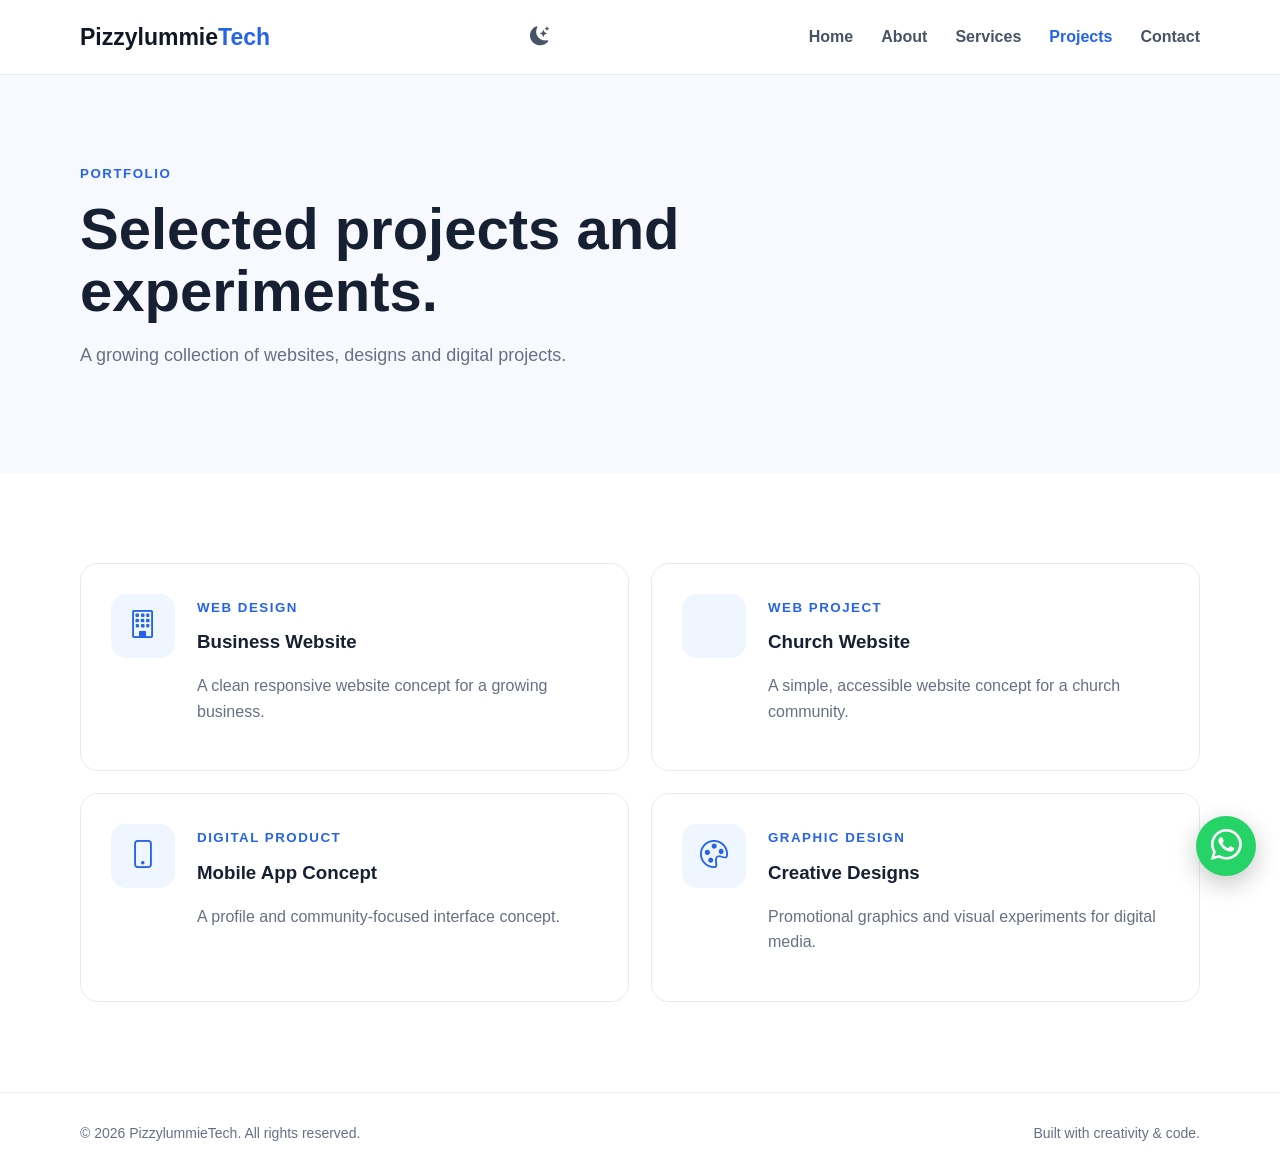
==== projects.html @ bffd2961 "Add files via upload" ====
<!DOCTYPE html>
<html lang="en">

<head>
    <meta charset="UTF-8">
    <meta name="viewport" content="width=device-width,initial-scale=1.0">
    <title>Projects | PizzylummieTech</title>
    <script
        id="theme-init">if (localStorage.getItem("pizzylummie-theme") === "dark") { document.documentElement.classList.add("dark-mode") }</script>
    <link rel="stylesheet" href="style.css">
    <link rel="stylesheet" href="https://cdn.jsdelivr.net/npm/bootstrap-icons@1.11.3/font/bootstrap-icons.min.css">
</head>

<body>
    <header class="site-header">
        <div class="container nav"><a class="brand" href="index.html">Pizzylummie<span>Tech</span></a><button
                class="menu-toggle"><i class="bi bi-list"></i></button><button class="theme-toggle"
                aria-label="Toggle dark mode" title="Toggle dark mode"><i class="bi bi-moon-stars-fill"></i></button>
            <nav><a href="index.html">Home</a><a href="about.html">About</a><a href="services.html">Services</a><a
                    class="active" href="projects.html">Projects</a><a href="contact.html">Contact</a></nav>
        </div>
    </header>
    <main>
        <section class="page-hero">
            <div class="container"><small>PORTFOLIO</small>
                <h1>Selected projects and experiments.</h1>
                <p>A growing collection of websites, designs and digital projects.</p>
            </div>
        </section>
        <section class="section">
            <div class="container">
                <div class="project-grid">
                    <article class="project">
                        <div class="project-icon"><i class="bi bi-building"></i></div>
                        <div><small>WEB DESIGN</small>
                            <h3>Business Website</h3>
                            <p>A clean responsive website concept for a growing business.</p>
                        </div>
                    </article>
                    <article class="project">
                        <div class="project-icon"><i class="bi bi-church"></i></div>
                        <div><small>WEB PROJECT</small>
                            <h3>Church Website</h3>
                            <p>A simple, accessible website concept for a church community.</p>
                        </div>
                    </article>
                    <article class="project">
                        <div class="project-icon"><i class="bi bi-phone"></i></div>
                        <div><small>DIGITAL PRODUCT</small>
                            <h3>Mobile App Concept</h3>
                            <p>A profile and community-focused interface concept.</p>
                        </div>
                    </article>
                    <article class="project">
                        <div class="project-icon"><i class="bi bi-palette"></i></div>
                        <div><small>GRAPHIC DESIGN</small>
                            <h3>Creative Designs</h3>
                            <p>Promotional graphics and visual experiments for digital media.</p>
                        </div>
                    </article>
                </div>
            </div>
        </section>
    </main>
    <footer>
        <div class="container footer"><span>© 2026 PizzylummieTech. All rights reserved.</span><span>Built with
                creativity &amp; code.</span></div>
    </footer><a class="floating-whatsapp"
        href="https://wa.me/2349038271875?text=Hello%20PizzylummieTech%2C%20I%20would%20like%20to%20make%20an%20inquiry."
        target="_blank"><i class="bi bi-whatsapp"></i></a>
    <script src="script.js"></script>
</body>

</html>
---- style.css ----
* {
    box-sizing: border-box
}

html {
    scroll-behavior: smooth
}

body {
    margin: 0;
    font-family: Inter, Segoe UI, Arial, sans-serif;
    color: #172033;
    background: #fff;
    line-height: 1.6
}

.container {
    width: min(1120px, 92%);
    margin: auto
}

.site-header {
    position: sticky;
    top: 0;
    z-index: 1000;
    background: rgba(255, 255, 255, .94);
    backdrop-filter: blur(10px);
    border-bottom: 1px solid #e9edf4
}

.nav {
    min-height: 74px;
    display: flex;
    align-items: center;
    justify-content: space-between
}

.brand {
    font-size: 23px;
    font-weight: 800;
    color: #101828;
    text-decoration: none
}

.brand span {
    color: #2563eb
}

.nav nav {
    display: flex;
    gap: 28px
}

.nav nav a {
    color: #475467;
    text-decoration: none;
    font-weight: 600
}

.nav nav a:hover,
.nav nav .active {
    color: #2563eb
}

.menu-toggle {
    display: none;
    border: 0;
    background: none;
    font-size: 28px
}

.hero {
    padding: 100px 0 90px;
    background: linear-gradient(135deg, #f7f9ff, #fff)
}

.hero-grid {
    display: grid;
    grid-template-columns: 1.15fr .85fr;
    gap: 70px;
    align-items: center
}

.eyebrow,
.page-hero small,
.section-heading small,
.split small,
.project small,
.contact-info small {
    font-weight: 800;
    letter-spacing: 1.5px;
    color: #2563eb
}

.hero h1 {
    font-size: clamp(42px, 6vw, 68px);
    line-height: 1.05;
    margin: 15px 0 22px;
    letter-spacing: -2px
}

.hero h1 b {
    display: block;
    color: #2563eb
}

.hero p {
    font-size: 18px;
    color: #667085;
    max-width: 650px
}

.actions {
    display: flex;
    gap: 14px;
    flex-wrap: wrap;
    margin-top: 30px
}

.btn {
    display: inline-block;
    border: 1px solid #2563eb;
    background: #2563eb;
    color: #fff;
    text-decoration: none;
    padding: 12px 20px;
    border-radius: 10px;
    font-weight: 700;
    cursor: pointer
}

.btn.outline {
    background: transparent;
    color: #2563eb
}

.btn.light {
    background: #fff;
    color: #2563eb
}

.hero-box {
    padding: 48px;
    border: 1px solid #dce4f0;
    border-radius: 24px;
    background: #101828;
    color: #fff;
    box-shadow: 0 25px 60px rgba(16, 24, 40, .16)
}

.hero-box strong {
    color: #60a5fa
}

.hero-box h2 {
    font-size: 30px;
    margin: 25px 0 10px
}

.hero-box p {
    color: #cbd5e1
}

.section {
    padding: 90px 0
}

.soft {
    background: #f8fafc
}

.section-heading {
    max-width: 650px;
    margin-bottom: 38px
}

.section-heading h2,
.split h2 {
    font-size: 38px;
    line-height: 1.15;
    margin: 10px 0 0
}

.cards {
    display: grid;
    gap: 22px
}

.three {
    grid-template-columns: repeat(3, 1fr)
}

.card {
    padding: 30px;
    border: 1px solid #e6eaf0;
    border-radius: 18px;
    background: #fff;
    transition: .25s
}

.card:hover {
    transform: translateY(-5px);
    box-shadow: 0 15px 35px rgba(16, 24, 40, .08)
}

.card i {
    font-size: 32px;
    color: #2563eb
}

.card h3 {
    font-size: 22px;
    margin: 15px 0 8px
}

.card p {
    color: #667085
}

.text-link {
    color: #2563eb;
    text-decoration: none;
    font-weight: 700
}

.split {
    display: grid;
    grid-template-columns: 1fr 1fr;
    gap: 70px;
    align-items: center
}

.split p {
    color: #667085
}

.stats {
    display: grid;
    gap: 15px
}

.stats div {
    display: flex;
    gap: 18px;
    align-items: center;
    padding: 22px;
    border-radius: 14px;
    background: #fff;
    border: 1px solid #e6eaf0
}

.stats strong {
    font-size: 25px;
    color: #2563eb
}

.cta {
    padding: 75px 0;
    background: #101828;
    color: #fff;
    text-align: center
}

.cta h2 {
    font-size: 40px;
    margin: 0 0 10px
}

.cta p {
    color: #cbd5e1;
    margin-bottom: 28px
}

.page-hero {
    padding: 85px 0;
    background: #f7f9ff
}

.page-hero h1 {
    max-width: 800px;
    font-size: clamp(38px, 5vw, 58px);
    line-height: 1.08;
    margin: 12px 0 18px
}

.page-hero p {
    max-width: 700px;
    color: #667085;
    font-size: 18px
}

.info-box {
    padding: 38px;
    background: #f8fafc;
    border: 1px solid #e6eaf0;
    border-radius: 20px
}

.info-box i {
    font-size: 38px;
    color: #2563eb
}

.project-grid {
    display: grid;
    grid-template-columns: 1fr 1fr;
    gap: 22px
}

.project {
    display: flex;
    gap: 22px;
    padding: 30px;
    border: 1px solid #e6eaf0;
    border-radius: 18px
}

.project-icon {
    min-width: 64px;
    height: 64px;
    border-radius: 15px;
    background: #eff6ff;
    color: #2563eb;
    display: grid;
    place-items: center;
    font-size: 28px
}

.project h3 {
    margin: 8px 0
}

.project p {
    color: #667085
}

.contact-grid {
    display: grid;
    grid-template-columns: .8fr 1.2fr;
    gap: 60px
}

.contact-info>div {
    display: flex;
    gap: 18px;
    margin-bottom: 28px
}

.contact-info>div>i {
    font-size: 25px;
    color: #2563eb
}

.contact-info a {
    color: #172033;
    text-decoration: none;
    font-weight: 700
}

.contact-info p {
    margin: 0;
    color: #667085
}

.contact-form {
    display: grid;
    gap: 18px
}

.contact-form label {
    font-weight: 700
}

.contact-form input,
.contact-form textarea {
    display: block;
    width: 100%;
    margin-top: 7px;
    border: 1px solid #d0d5dd;
    border-radius: 10px;
    padding: 13px 14px;
    font: inherit;
    outline: none
}

.floating-whatsapp {
    position: fixed;
    right: 24px;
    bottom: 24px;
    width: 60px;
    height: 60px;
    border-radius: 50%;
    display: grid;
    place-items: center;
    background: #25D366;
    color: #fff;
    text-decoration: none;
    font-size: 31px;
    box-shadow: 0 8px 25px rgba(0, 0, 0, .22);
    z-index: 9999;
    transition: .25s
}

.floating-whatsapp:hover {
    transform: scale(1.1);
    color: #fff
}

footer {
    border-top: 1px solid #e9edf4
}

.footer {
    min-height: 80px;
    display: flex;
    justify-content: space-between;
    align-items: center;
    color: #667085;
    font-size: 14px
}

@media(max-width:800px) {
    .nav nav {
        display: none;
        position: absolute;
        top: 74px;
        left: 0;
        right: 0;
        background: #fff;
        padding: 20px 5%;
        flex-direction: column;
        gap: 16px;
        border-bottom: 1px solid #e9edf4
    }

    .nav nav.open {
        display: flex
    }

    .menu-toggle {
        display: block
    }

    .hero-grid,
    .split,
    .contact-grid {
        grid-template-columns: 1fr
    }

    .three,
    .project-grid {
        grid-template-columns: 1fr
    }

    .hero {
        padding: 70px 0
    }

    .hero-box {
        padding: 32px
    }

    .section {
        padding: 65px 0
    }

    .section-heading h2,
    .split h2 {
        font-size: 32px
    }

    .footer {
        padding: 20px 0;
        gap: 10px;
        flex-direction: column;
        text-align: center
    }

    .floating-whatsapp {
        width: 56px;
        height: 56px;
        right: 18px;
        bottom: 18px
    }
}

/* Dark mode */
.theme-toggle {
    border: 0;
    background: transparent;
    color: #475467;
    font-size: 19px;
    cursor: pointer;
    width: 42px;
    height: 42px;
    border-radius: 50%;
    display: grid;
    place-items: center;
    transition: .25s
}

.theme-toggle:hover {
    background: #f2f4f7
}

html.dark-mode body {
    background: #0b1120;
    color: #e5e7eb
}

html.dark-mode .site-header {
    background: rgba(11, 17, 32, .94);
    border-color: #263247
}

html.dark-mode .brand {
    color: #f8fafc
}

html.dark-mode .nav nav a {
    color: #cbd5e1
}

html.dark-mode .nav nav a:hover,
html.dark-mode .nav nav .active {
    color: #60a5fa
}

html.dark-mode .theme-toggle {
    color: #f8fafc
}

html.dark-mode .theme-toggle:hover {
    background: #182235
}

html.dark-mode .hero {
    background: linear-gradient(135deg, #0f172a, #0b1120)
}

html.dark-mode .hero p,
html.dark-mode .card p,
html.dark-mode .split p,
html.dark-mode .page-hero p,
html.dark-mode .project p,
html.dark-mode .contact-info p {
    color: #aab7c9
}

html.dark-mode .hero-box {
    background: #111827;
    border-color: #2b3850
}

html.dark-mode .soft,
html.dark-mode .page-hero {
    background: #0f172a
}

html.dark-mode .card,
html.dark-mode .stats div,
html.dark-mode .info-box,
html.dark-mode .project {
    background: #111827;
    border-color: #29364d
}

html.dark-mode .contact-info a {
    color: #f1f5f9
}

html.dark-mode .contact-form input,
html.dark-mode .contact-form textarea {
    background: #111827;
    color: #f8fafc;
    border-color: #334155
}

html.dark-mode footer {
    background: #0b1120;
    border-color: #263247
}

html.dark-mode .footer {
    color: #94a3b8
}

html.dark-mode .project-icon {
    background: #172554
}

html.dark-mode .nav nav.open {
    background: #0b1120;
    border-color: #263247
}

@media(max-width:800px) {
    .theme-toggle {
        margin-left: auto;
        margin-right: 8px
    }
}
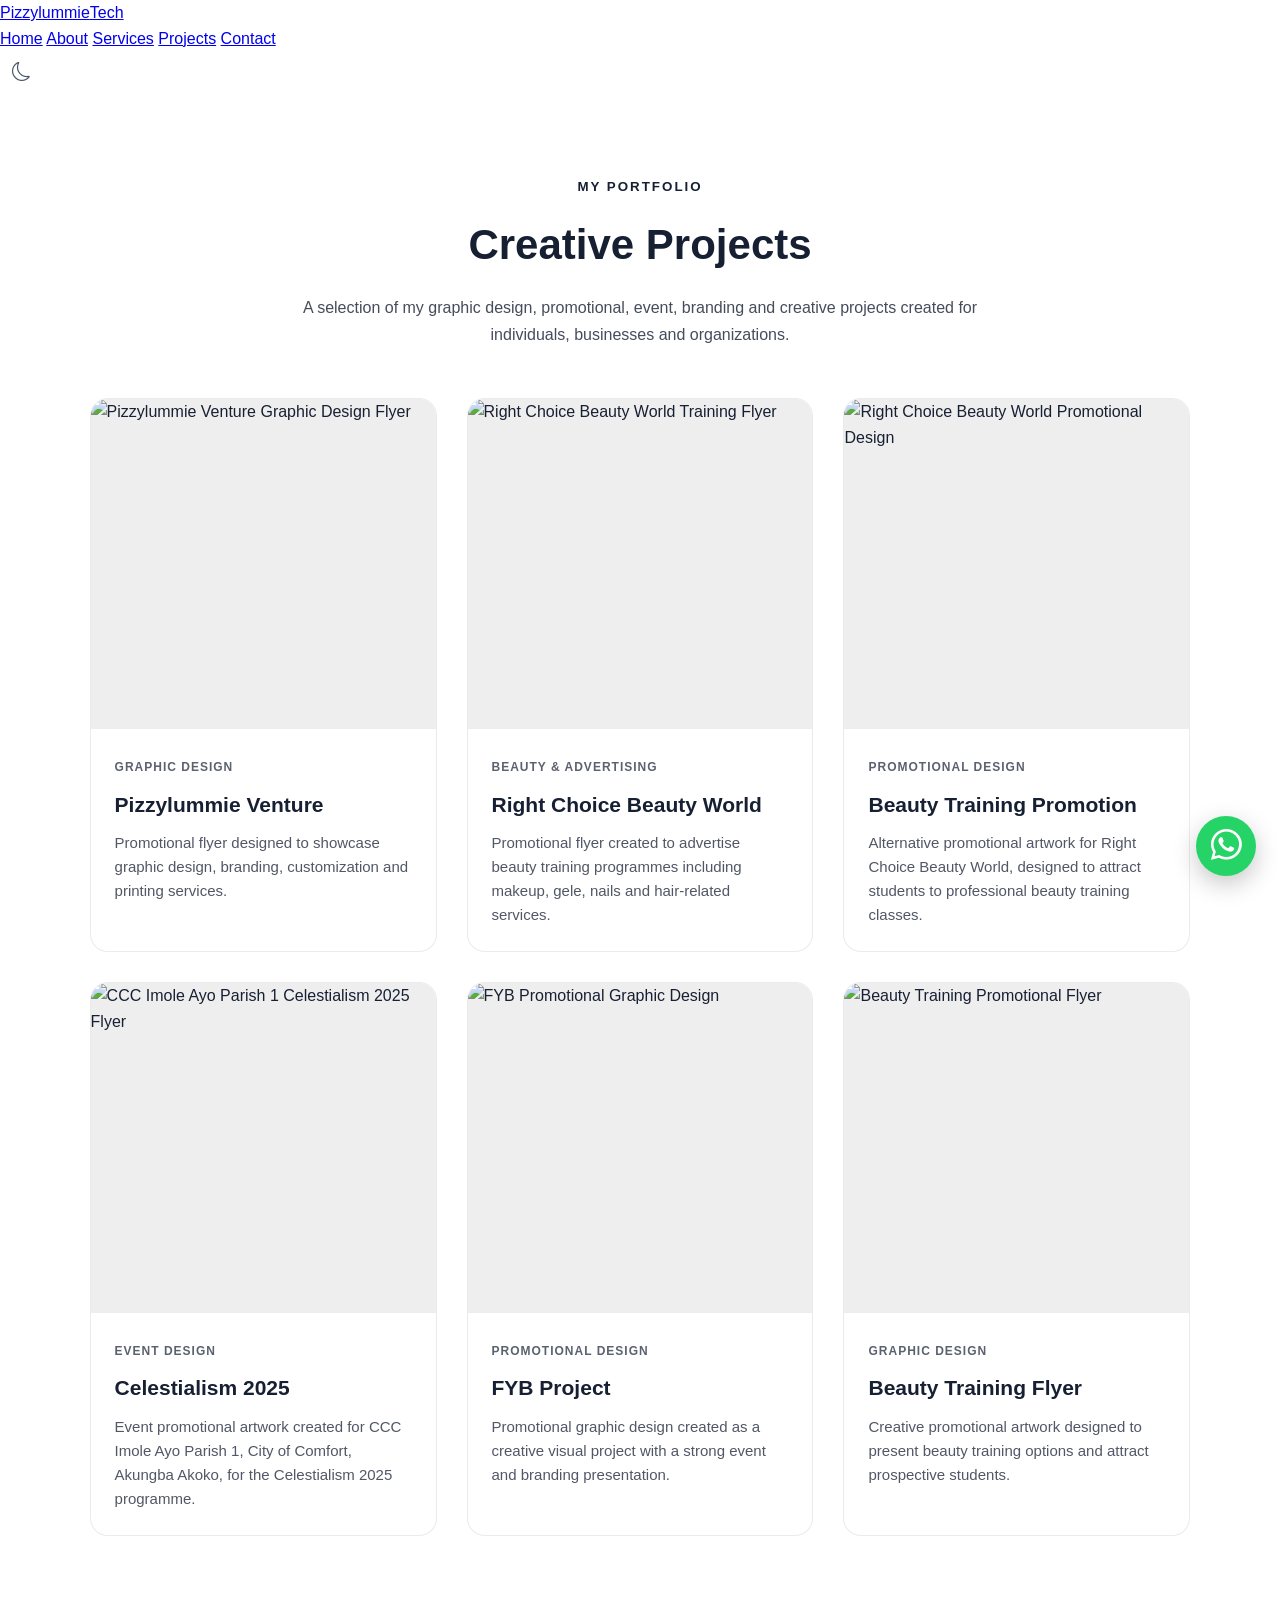
==== commit d0639189: "Update projects.html" ====
--- a/projects.html
+++ b/projects.html
@@ -1,74 +1,699 @@
 <!DOCTYPE html>
 <html lang="en">
-
 <head>
     <meta charset="UTF-8">
-    <meta name="viewport" content="width=device-width,initial-scale=1.0">
+    <meta name="viewport" content="width=device-width, initial-scale=1.0">
+
     <title>Projects | PizzylummieTech</title>
-    <script
-        id="theme-init">if (localStorage.getItem("pizzylummie-theme") === "dark") { document.documentElement.classList.add("dark-mode") }</script>
+
+    <meta name="description"
+        content="Explore graphic design, branding, event flyers and creative projects by PizzylummieTech.">
+
+    <!-- Main stylesheet -->
     <link rel="stylesheet" href="style.css">
-    <link rel="stylesheet" href="https://cdn.jsdelivr.net/npm/bootstrap-icons@1.11.3/font/bootstrap-icons.min.css">
+
+    <!-- Bootstrap Icons -->
+    <link rel="stylesheet"
+        href="https://cdn.jsdelivr.net/npm/bootstrap-icons@1.11.3/font/bootstrap-icons.min.css">
+
+    <style>
+        /* ==============================
+           PROJECTS PAGE
+        ============================== */
+
+        .projects-page {
+            padding: 80px 7%;
+            min-height: 70vh;
+        }
+
+        .projects-heading {
+            text-align: center;
+            max-width: 750px;
+            margin: 0 auto 50px;
+        }
+
+        .projects-heading small {
+            font-weight: 700;
+            letter-spacing: 2px;
+            text-transform: uppercase;
+        }
+
+        .projects-heading h1 {
+            font-size: 42px;
+            margin: 12px 0;
+        }
+
+        .projects-heading p {
+            line-height: 1.7;
+            opacity: 0.8;
+        }
+
+        /* Project grid */
+
+        .projects-grid {
+            display: grid;
+            grid-template-columns: repeat(3, 1fr);
+            gap: 30px;
+            max-width: 1200px;
+            margin: auto;
+        }
+
+        .project-card {
+            background: #ffffff;
+            border-radius: 18px;
+            overflow: hidden;
+            border: 1px solid rgba(0, 0, 0, 0.08);
+            transition: transform 0.3s ease, box-shadow 0.3s ease;
+        }
+
+        .project-card:hover {
+            transform: translateY(-8px);
+            box-shadow: 0 15px 35px rgba(0, 0, 0, 0.12);
+        }
+
+        .project-image {
+            position: relative;
+            width: 100%;
+            height: 330px;
+            overflow: hidden;
+            cursor: pointer;
+        }
+
+        .project-image img {
+            width: 100%;
+            height: 100%;
+            object-fit: cover;
+            display: block;
+            transition: transform 0.4s ease;
+        }
+
+        .project-card:hover .project-image img {
+            transform: scale(1.04);
+        }
+
+        .image-overlay {
+            position: absolute;
+            inset: 0;
+            background: rgba(0, 0, 0, 0.45);
+            display: flex;
+            align-items: center;
+            justify-content: center;
+            opacity: 0;
+            transition: opacity 0.3s ease;
+        }
+
+        .project-card:hover .image-overlay {
+            opacity: 1;
+        }
+
+        .image-overlay span {
+            background: #ffffff;
+            color: #111111;
+            padding: 12px 18px;
+            border-radius: 30px;
+            font-size: 14px;
+            font-weight: 600;
+        }
+
+        .project-content {
+            padding: 24px;
+        }
+
+        .project-category {
+            display: inline-block;
+            font-size: 12px;
+            font-weight: 700;
+            text-transform: uppercase;
+            letter-spacing: 1px;
+            margin-bottom: 10px;
+            opacity: 0.7;
+        }
+
+        .project-content h2 {
+            font-size: 21px;
+            margin: 0 0 10px;
+        }
+
+        .project-content p {
+            line-height: 1.6;
+            font-size: 15px;
+            opacity: 0.75;
+            margin: 0;
+        }
+
+        /* Empty image protection */
+
+        .project-image img {
+            background: #eeeeee;
+        }
+
+        /* ==============================
+           IMAGE LIGHTBOX
+        ============================== */
+
+        .lightbox {
+            display: none;
+            position: fixed;
+            z-index: 9999;
+            inset: 0;
+            background: rgba(0, 0, 0, 0.92);
+            align-items: center;
+            justify-content: center;
+            padding: 30px;
+        }
+
+        .lightbox.active {
+            display: flex;
+        }
+
+        .lightbox img {
+            max-width: 90%;
+            max-height: 88vh;
+            object-fit: contain;
+            border-radius: 10px;
+            box-shadow: 0 10px 40px rgba(0, 0, 0, 0.5);
+        }
+
+        .lightbox-close {
+            position: absolute;
+            top: 25px;
+            right: 30px;
+            color: white;
+            font-size: 35px;
+            cursor: pointer;
+            line-height: 1;
+        }
+
+        .lightbox-close:hover {
+            opacity: 0.7;
+        }
+
+        /* ==============================
+           DARK MODE
+        ============================== */
+
+        html.dark-mode .project-card {
+            background: #111827;
+            border-color: rgba(255, 255, 255, 0.08);
+        }
+
+        html.dark-mode .project-content h2,
+        html.dark-mode .projects-heading h1 {
+            color: #ffffff;
+        }
+
+        /* ==============================
+           MOBILE
+        ============================== */
+
+        @media (max-width: 900px) {
+            .projects-grid {
+                grid-template-columns: repeat(2, 1fr);
+            }
+        }
+
+        @media (max-width: 600px) {
+
+            .projects-page {
+                padding: 60px 5%;
+            }
+
+            .projects-heading h1 {
+                font-size: 32px;
+            }
+
+            .projects-grid {
+                grid-template-columns: 1fr;
+            }
+
+            .project-image {
+                height: 380px;
+            }
+
+            .lightbox img {
+                max-width: 96%;
+                max-height: 80vh;
+            }
+        }
+    </style>
 </head>
 
 <body>
-    <header class="site-header">
-        <div class="container nav"><a class="brand" href="index.html">Pizzylummie<span>Tech</span></a><button
-                class="menu-toggle"><i class="bi bi-list"></i></button><button class="theme-toggle"
-                aria-label="Toggle dark mode" title="Toggle dark mode"><i class="bi bi-moon-stars-fill"></i></button>
-            <nav><a href="index.html">Home</a><a href="about.html">About</a><a href="services.html">Services</a><a
-                    class="active" href="projects.html">Projects</a><a href="contact.html">Contact</a></nav>
+
+    <!-- ==============================
+         HEADER / NAVIGATION
+    ============================== -->
+
+    <header>
+
+        <nav>
+
+            <a href="index.html" class="logo">
+                Pizzylummie<span>Tech</span>
+            </a>
+
+            <div class="nav-links">
+                <a href="index.html">Home</a>
+                <a href="about.html">About</a>
+                <a href="services.html">Services</a>
+                <a href="projects.html" class="active">Projects</a>
+                <a href="contact.html">Contact</a>
+
+                <!-- Dark mode button -->
+                <button id="themeToggle" class="theme-toggle"
+                    aria-label="Toggle dark mode">
+                    <i class="bi bi-moon"></i>
+                </button>
+            </div>
+
+        </nav>
+
+    </header>
+
+
+    <!-- ==============================
+         PROJECTS
+    ============================== -->
+
+    <main class="projects-page">
+
+        <div class="projects-heading">
+
+            <small>MY PORTFOLIO</small>
+
+            <h1>Creative Projects</h1>
+
+            <p>
+                A selection of my graphic design, promotional, event,
+                branding and creative projects created for individuals,
+                businesses and organizations.
+            </p>
+
         </div>
-    </header>
-    <main>
-        <section class="page-hero">
-            <div class="container"><small>PORTFOLIO</small>
-                <h1>Selected projects and experiments.</h1>
-                <p>A growing collection of websites, designs and digital projects.</p>
-            </div>
-        </section>
-        <section class="section">
-            <div class="container">
-                <div class="project-grid">
-                    <article class="project">
-                        <div class="project-icon"><i class="bi bi-building"></i></div>
-                        <div><small>WEB DESIGN</small>
-                            <h3>Business Website</h3>
-                            <p>A clean responsive website concept for a growing business.</p>
-                        </div>
-                    </article>
-                    <article class="project">
-                        <div class="project-icon"><i class="bi bi-church"></i></div>
-                        <div><small>WEB PROJECT</small>
-                            <h3>Church Website</h3>
-                            <p>A simple, accessible website concept for a church community.</p>
-                        </div>
-                    </article>
-                    <article class="project">
-                        <div class="project-icon"><i class="bi bi-phone"></i></div>
-                        <div><small>DIGITAL PRODUCT</small>
-                            <h3>Mobile App Concept</h3>
-                            <p>A profile and community-focused interface concept.</p>
-                        </div>
-                    </article>
-                    <article class="project">
-                        <div class="project-icon"><i class="bi bi-palette"></i></div>
-                        <div><small>GRAPHIC DESIGN</small>
-                            <h3>Creative Designs</h3>
-                            <p>Promotional graphics and visual experiments for digital media.</p>
-                        </div>
-                    </article>
-                </div>
-            </div>
-        </section>
+
+
+        <div class="projects-grid">
+
+
+            <!-- =================================
+                 PROJECT 1
+            ================================== -->
+
+            <article class="project-card">
+
+                <div class="project-image"
+                    onclick="openLightbox('images/projects/pizzylummie-venture.jpg')">
+
+                    <img
+                        src="images/projects/pizzylummie-venture.jpg"
+                        alt="Pizzylummie Venture Graphic Design Flyer"
+                        loading="lazy">
+
+                    <div class="image-overlay">
+                        <span>
+                            <i class="bi bi-zoom-in"></i>
+                            View Design
+                        </span>
+                    </div>
+
+                </div>
+
+                <div class="project-content">
+
+                    <span class="project-category">
+                        Graphic Design
+                    </span>
+
+                    <h2>
+                        Pizzylummie Venture
+                    </h2>
+
+                    <p>
+                        Promotional flyer designed to showcase graphic
+                        design, branding, customization and printing
+                        services.
+                    </p>
+
+                </div>
+
+            </article>
+
+
+            <!-- =================================
+                 PROJECT 2
+            ================================== -->
+
+            <article class="project-card">
+
+                <div class="project-image"
+                    onclick="openLightbox('images/projects/right-choice-beauty-1.jpg')">
+
+                    <img
+                        src="images/projects/right-choice-beauty-1.jpg"
+                        alt="Right Choice Beauty World Training Flyer"
+                        loading="lazy">
+
+                    <div class="image-overlay">
+                        <span>
+                            <i class="bi bi-zoom-in"></i>
+                            View Design
+                        </span>
+                    </div>
+
+                </div>
+
+                <div class="project-content">
+
+                    <span class="project-category">
+                        Beauty & Advertising
+                    </span>
+
+                    <h2>
+                        Right Choice Beauty World
+                    </h2>
+
+                    <p>
+                        Promotional flyer created to advertise beauty
+                        training programmes including makeup, gele,
+                        nails and hair-related services.
+                    </p>
+
+                </div>
+
+            </article>
+
+
+            <!-- =================================
+                 PROJECT 3
+            ================================== -->
+
+            <article class="project-card">
+
+                <div class="project-image"
+                    onclick="openLightbox('images/projects/right-choice-beauty-2.jpg')">
+
+                    <img
+                        src="images/projects/right-choice-beauty-2.jpg"
+                        alt="Right Choice Beauty World Promotional Design"
+                        loading="lazy">
+
+                    <div class="image-overlay">
+                        <span>
+                            <i class="bi bi-zoom-in"></i>
+                            View Design
+                        </span>
+                    </div>
+
+                </div>
+
+                <div class="project-content">
+
+                    <span class="project-category">
+                        Promotional Design
+                    </span>
+
+                    <h2>
+                        Beauty Training Promotion
+                    </h2>
+
+                    <p>
+                        Alternative promotional artwork for Right Choice
+                        Beauty World, designed to attract students to
+                        professional beauty training classes.
+                    </p>
+
+                </div>
+
+            </article>
+
+
+            <!-- =================================
+                 PROJECT 4
+            ================================== -->
+
+            <article class="project-card">
+
+                <div class="project-image"
+                    onclick="openLightbox('images/projects/celestialism-2025.jpg')">
+
+                    <img
+                        src="images/projects/celestialism-2025.jpg"
+                        alt="CCC Imole Ayo Parish 1 Celestialism 2025 Flyer"
+                        loading="lazy">
+
+                    <div class="image-overlay">
+                        <span>
+                            <i class="bi bi-zoom-in"></i>
+                            View Design
+                        </span>
+                    </div>
+
+                </div>
+
+                <div class="project-content">
+
+                    <span class="project-category">
+                        Event Design
+                    </span>
+
+                    <h2>
+                        Celestialism 2025
+                    </h2>
+
+                    <p>
+                        Event promotional artwork created for CCC Imole
+                        Ayo Parish 1, City of Comfort, Akungba Akoko,
+                        for the Celestialism 2025 programme.
+                    </p>
+
+                </div>
+
+            </article>
+
+
+            <!-- =================================
+                 PROJECT 5
+            ================================== -->
+
+            <article class="project-card">
+
+                <div class="project-image"
+                    onclick="openLightbox('images/projects/fyb-project.jpg')">
+
+                    <img
+                        src="images/projects/fyb-project.jpg"
+                        alt="FYB Promotional Graphic Design"
+                        loading="lazy">
+
+                    <div class="image-overlay">
+                        <span>
+                            <i class="bi bi-zoom-in"></i>
+                            View Design
+                        </span>
+                    </div>
+
+                </div>
+
+                <div class="project-content">
+
+                    <span class="project-category">
+                        Promotional Design
+                    </span>
+
+                    <h2>
+                        FYB Project
+                    </h2>
+
+                    <p>
+                        Promotional graphic design created as a creative
+                        visual project with a strong event and branding
+                        presentation.
+                    </p>
+
+                </div>
+
+            </article>
+
+
+            <!-- =================================
+                 PROJECT 6
+            ================================== -->
+
+            <article class="project-card">
+
+                <div class="project-image"
+                    onclick="openLightbox('images/projects/beauty-training.jpg')">
+
+                    <img
+                        src="images/projects/beauty-training.jpg"
+                        alt="Beauty Training Promotional Flyer"
+                        loading="lazy">
+
+                    <div class="image-overlay">
+                        <span>
+                            <i class="bi bi-zoom-in"></i>
+                            View Design
+                        </span>
+                    </div>
+
+                </div>
+
+                <div class="project-content">
+
+                    <span class="project-category">
+                        Graphic Design
+                    </span>
+
+                    <h2>
+                        Beauty Training Flyer
+                    </h2>
+
+                    <p>
+                        Creative promotional artwork designed to present
+                        beauty training options and attract prospective
+                        students.
+                    </p>
+
+                </div>
+
+            </article>
+
+
+        </div>
+
     </main>
-    <footer>
-        <div class="container footer"><span>© 2026 PizzylummieTech. All rights reserved.</span><span>Built with
-                creativity &amp; code.</span></div>
-    </footer><a class="floating-whatsapp"
+
+
+    <!-- ==============================
+         LIGHTBOX
+    ============================== -->
+
+    <div class="lightbox" id="lightbox">
+
+        <span class="lightbox-close"
+            onclick="closeLightbox()">
+            &times;
+        </span>
+
+        <img id="lightboxImage"
+            src=""
+            alt="Project preview">
+
+    </div>
+
+
+    <!-- ==============================
+         WHATSAPP BUTTON
+    ============================== -->
+
+    <a
         href="https://wa.me/2349038271875?text=Hello%20PizzylummieTech%2C%20I%20would%20like%20to%20make%20an%20inquiry."
-        target="_blank"><i class="bi bi-whatsapp"></i></a>
-    <script src="script.js"></script>
+        class="floating-whatsapp"
+        target="_blank"
+        aria-label="Chat with PizzylummieTech on WhatsApp">
+
+        <i class="bi bi-whatsapp"></i>
+
+    </a>
+
+
+    <!-- ==============================
+         JAVASCRIPT
+    ============================== -->
+
+    <script>
+
+        /* ============================
+           IMAGE LIGHTBOX
+        ============================ */
+
+        function openLightbox(imageSrc) {
+
+            const lightbox = document.getElementById("lightbox");
+            const lightboxImage =
+                document.getElementById("lightboxImage");
+
+            lightboxImage.src = imageSrc;
+
+            lightbox.classList.add("active");
+
+            document.body.style.overflow = "hidden";
+        }
+
+
+        function closeLightbox() {
+
+            const lightbox =
+                document.getElementById("lightbox");
+
+            lightbox.classList.remove("active");
+
+            document.body.style.overflow = "auto";
+        }
+
+
+        /* Close lightbox when clicking outside image */
+
+        document.getElementById("lightbox")
+            .addEventListener("click", function(event) {
+
+                if (event.target === this) {
+                    closeLightbox();
+                }
+
+            });
+
+
+        /* Close with ESC key */
+
+        document.addEventListener("keydown", function(event) {
+
+            if (event.key === "Escape") {
+                closeLightbox();
+            }
+
+        });
+
+
+        /* ============================
+           DARK MODE
+        ============================ */
+
+        const themeToggle =
+            document.getElementById("themeToggle");
+
+        const savedTheme =
+            localStorage.getItem("pizzylummie-theme");
+
+        if (savedTheme === "dark") {
+
+            document.documentElement.classList.add("dark-mode");
+
+            themeToggle.innerHTML =
+                '<i class="bi bi-sun"></i>';
+
+        }
+
+
+        themeToggle.addEventListener("click", function() {
+
+            document.documentElement.classList.toggle("dark-mode");
+
+            const isDark =
+                document.documentElement.classList.contains("dark-mode");
+
+            localStorage.setItem(
+                "pizzylummie-theme",
+                isDark ? "dark" : "light"
+            );
+
+            themeToggle.innerHTML = isDark
+                ? '<i class="bi bi-sun"></i>'
+                : '<i class="bi bi-moon"></i>';
+
+        });
+
+    </script>
+
 </body>
-
-</html>+</html>
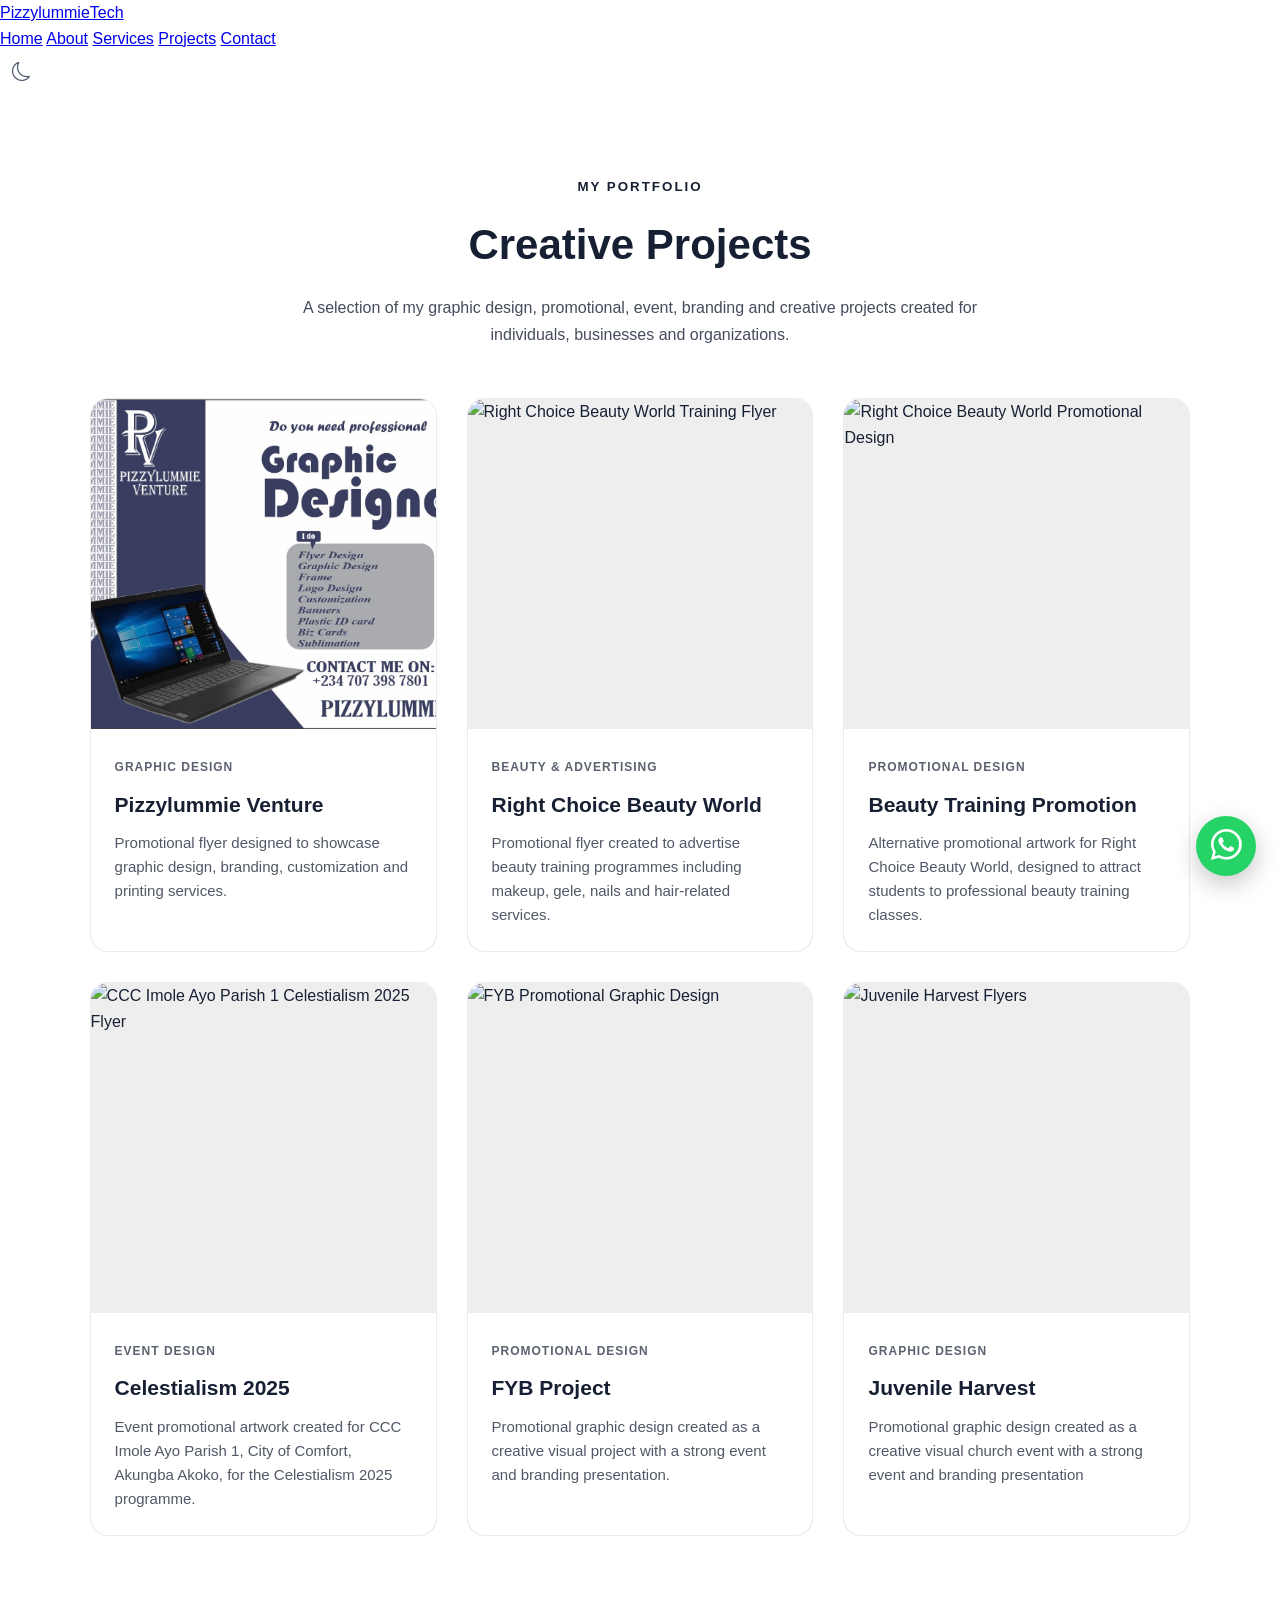
==== commit 34d4bb5c: "Update projects.html" ====
--- a/projects.html
+++ b/projects.html
@@ -305,7 +305,7 @@
                     onclick="openLightbox('images/projects/pizzylummie-venture.jpg')">
 
                     <img
-                        src="images/projects/pizzylummie-venture.jpg"
+                        src="Images/projects/Pizzylummie venture.jpg"
                         alt="Pizzylummie Venture Graphic Design Flyer"
                         loading="lazy">
 
@@ -349,7 +349,7 @@
                     onclick="openLightbox('images/projects/right-choice-beauty-1.jpg')">
 
                     <img
-                        src="images/projects/right-choice-beauty-1.jpg"
+                        src="images/projects/Right choice.jpg"
                         alt="Right Choice Beauty World Training Flyer"
                         loading="lazy">
 
@@ -393,7 +393,7 @@
                     onclick="openLightbox('images/projects/right-choice-beauty-2.jpg')">
 
                     <img
-                        src="images/projects/right-choice-beauty-2.jpg"
+                        src="images/projects/Right choice2.jpg"
                         alt="Right Choice Beauty World Promotional Design"
                         loading="lazy">
 
@@ -437,7 +437,7 @@
                     onclick="openLightbox('images/projects/celestialism-2025.jpg')">
 
                     <img
-                        src="images/projects/celestialism-2025.jpg"
+                        src="images/projects/Celestialism.jpg"
                         alt="CCC Imole Ayo Parish 1 Celestialism 2025 Flyer"
                         loading="lazy">
 
@@ -481,7 +481,7 @@
                     onclick="openLightbox('images/projects/fyb-project.jpg')">
 
                     <img
-                        src="images/projects/fyb-project.jpg"
+                        src="images/projects/FYB PROJECT 1.jpg"
                         alt="FYB Promotional Graphic Design"
                         loading="lazy">
 
@@ -522,11 +522,11 @@
             <article class="project-card">
 
                 <div class="project-image"
-                    onclick="openLightbox('images/projects/beauty-training.jpg')">
+                    onclick="openLightbox('images/projects/JUVENILE HARVEST FLYERS.jpg')">
 
                     <img
-                        src="images/projects/beauty-training.jpg"
-                        alt="Beauty Training Promotional Flyer"
+                        src="images/projects/JUVENILE HARVEST FLYERS.jpg"
+                        alt="Juvenile Harvest Flyers"
                         loading="lazy">
 
                     <div class="image-overlay">
@@ -545,13 +545,13 @@
                     </span>
 
                     <h2>
-                        Beauty Training Flyer
+                        Juvenile Harvest
                     </h2>
 
                     <p>
-                        Creative promotional artwork designed to present
-                        beauty training options and attract prospective
-                        students.
+                        Promotional graphic design created as a creative
+                        visual church event with a strong event and branding
+                        presentation
                     </p>
 
                 </div>
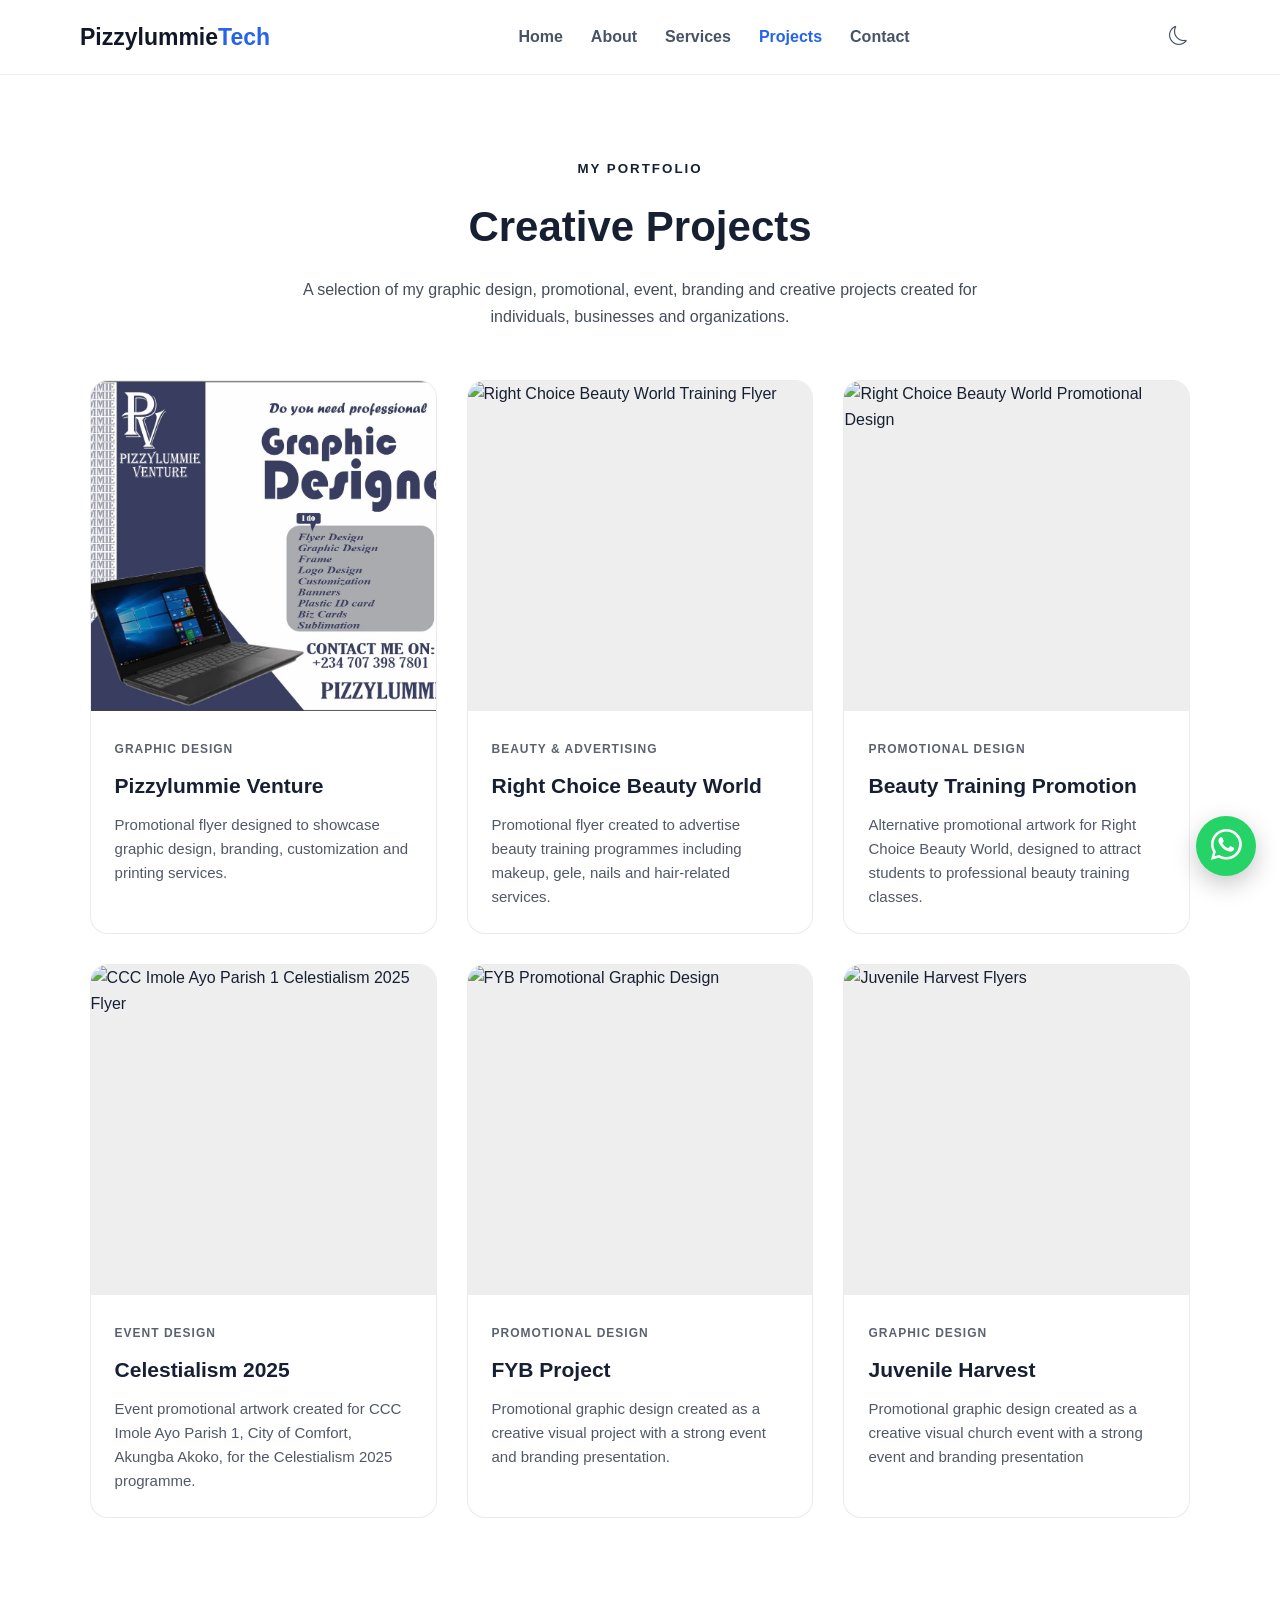
==== commit af3408e9: "Update projects.html" ====
--- a/projects.html
+++ b/projects.html
@@ -244,31 +244,41 @@
          HEADER / NAVIGATION
     ============================== -->
 
-    <header>
-
-        <nav>
-
-            <a href="index.html" class="logo">
-                Pizzylummie<span>Tech</span>
-            </a>
-
-            <div class="nav-links">
-                <a href="index.html">Home</a>
-                <a href="about.html">About</a>
-                <a href="services.html">Services</a>
-                <a href="projects.html" class="active">Projects</a>
-                <a href="contact.html">Contact</a>
-
-                <!-- Dark mode button -->
-                <button id="themeToggle" class="theme-toggle"
-                    aria-label="Toggle dark mode">
-                    <i class="bi bi-moon"></i>
-                </button>
-            </div>
+    <header class="site-header">
+
+    <div class="container nav">
+
+        <a href="index.html" class="brand">
+            Pizzylummie<span>Tech</span>
+        </a>
+
+        <nav id="mainNav">
+
+            <a href="index.html">Home</a>
+            <a href="about.html">About</a>
+            <a href="services.html">Services</a>
+            <a href="projects.html" class="active">Projects</a>
+            <a href="contact.html">Contact</a>
 
         </nav>
 
-    </header>
+        <button
+            class="theme-toggle"
+            id="themeToggle"
+            aria-label="Toggle dark mode">
+            <i class="bi bi-moon"></i>
+        </button>
+
+        <button
+            class="menu-toggle"
+            id="menuToggle"
+            aria-label="Open navigation menu">
+            <i class="bi bi-list"></i>
+        </button>
+
+    </div>
+
+</header>
 
 
     <!-- ==============================
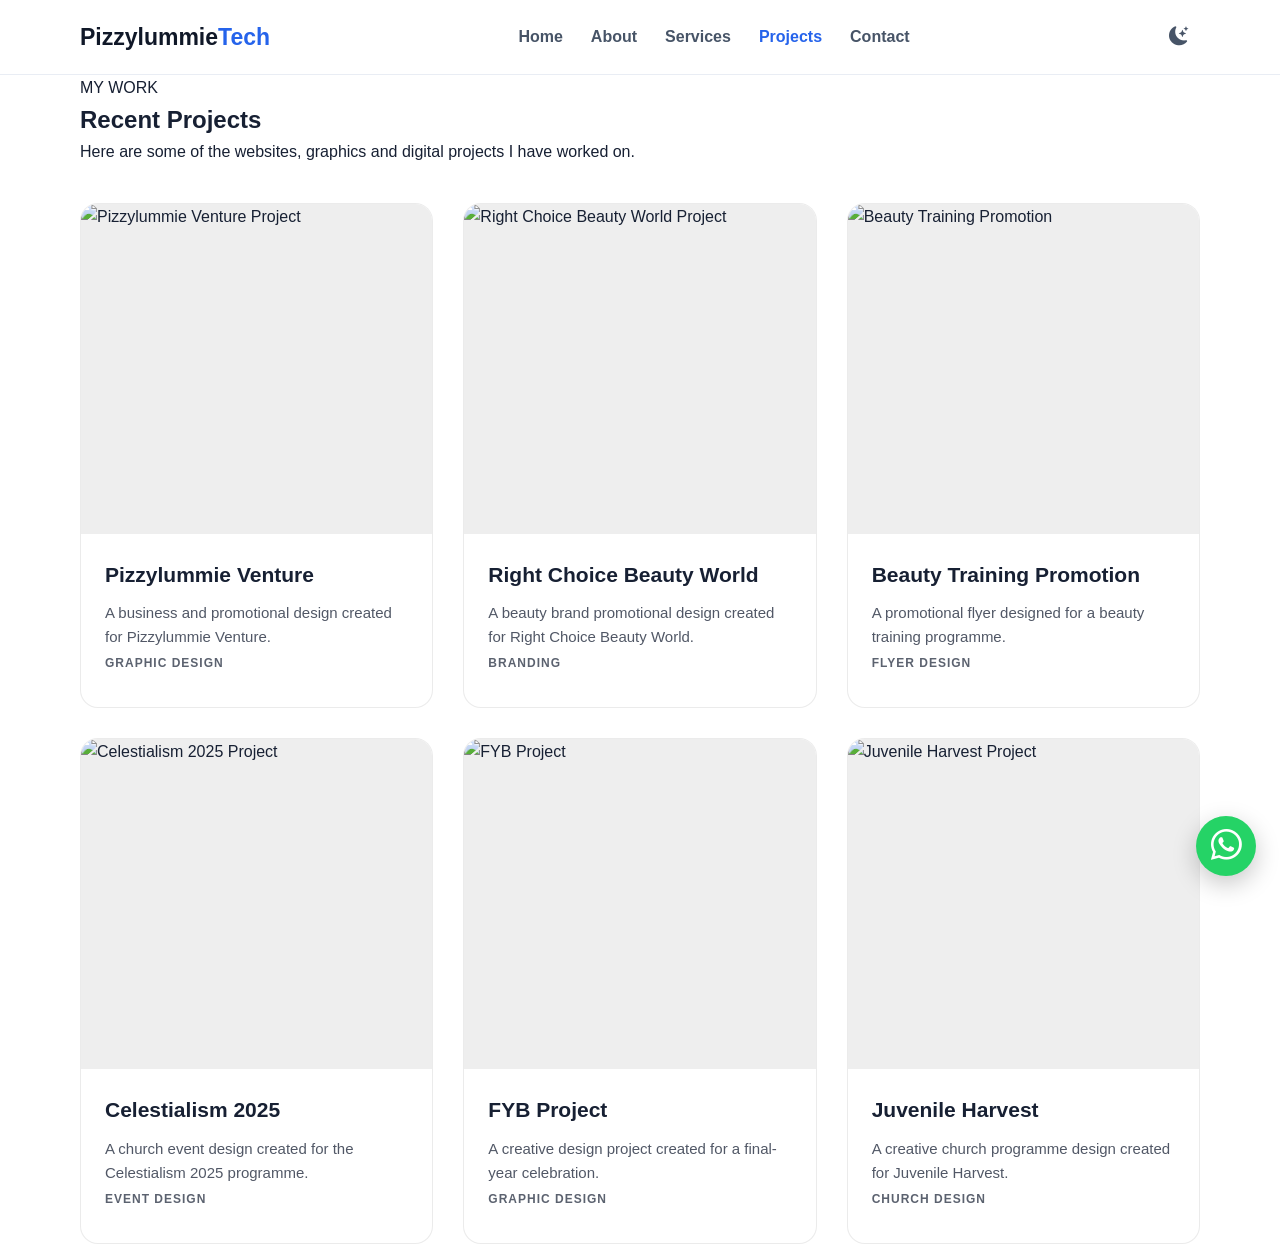
==== commit 4289c853: "Update projects.html" ====
--- a/projects.html
+++ b/projects.html
@@ -6,704 +6,268 @@
 
     <title>Projects | PizzylummieTech</title>
 
-    <meta name="description"
-        content="Explore graphic design, branding, event flyers and creative projects by PizzylummieTech.">
-
-    <!-- Main stylesheet -->
     <link rel="stylesheet" href="style.css">
 
     <!-- Bootstrap Icons -->
     <link rel="stylesheet"
-        href="https://cdn.jsdelivr.net/npm/bootstrap-icons@1.11.3/font/bootstrap-icons.min.css">
-
-    <style>
-        /* ==============================
-           PROJECTS PAGE
-        ============================== */
-
-        .projects-page {
-            padding: 80px 7%;
-            min-height: 70vh;
-        }
-
-        .projects-heading {
-            text-align: center;
-            max-width: 750px;
-            margin: 0 auto 50px;
-        }
-
-        .projects-heading small {
-            font-weight: 700;
-            letter-spacing: 2px;
-            text-transform: uppercase;
-        }
-
-        .projects-heading h1 {
-            font-size: 42px;
-            margin: 12px 0;
-        }
-
-        .projects-heading p {
-            line-height: 1.7;
-            opacity: 0.8;
-        }
-
-        /* Project grid */
-
-        .projects-grid {
-            display: grid;
-            grid-template-columns: repeat(3, 1fr);
-            gap: 30px;
-            max-width: 1200px;
-            margin: auto;
-        }
-
-        .project-card {
-            background: #ffffff;
-            border-radius: 18px;
-            overflow: hidden;
-            border: 1px solid rgba(0, 0, 0, 0.08);
-            transition: transform 0.3s ease, box-shadow 0.3s ease;
-        }
-
-        .project-card:hover {
-            transform: translateY(-8px);
-            box-shadow: 0 15px 35px rgba(0, 0, 0, 0.12);
-        }
-
-        .project-image {
-            position: relative;
-            width: 100%;
-            height: 330px;
-            overflow: hidden;
-            cursor: pointer;
-        }
-
-        .project-image img {
-            width: 100%;
-            height: 100%;
-            object-fit: cover;
-            display: block;
-            transition: transform 0.4s ease;
-        }
-
-        .project-card:hover .project-image img {
-            transform: scale(1.04);
-        }
-
-        .image-overlay {
-            position: absolute;
-            inset: 0;
-            background: rgba(0, 0, 0, 0.45);
-            display: flex;
-            align-items: center;
-            justify-content: center;
-            opacity: 0;
-            transition: opacity 0.3s ease;
-        }
-
-        .project-card:hover .image-overlay {
-            opacity: 1;
-        }
-
-        .image-overlay span {
-            background: #ffffff;
-            color: #111111;
-            padding: 12px 18px;
-            border-radius: 30px;
-            font-size: 14px;
-            font-weight: 600;
-        }
-
-        .project-content {
-            padding: 24px;
-        }
-
-        .project-category {
-            display: inline-block;
-            font-size: 12px;
-            font-weight: 700;
-            text-transform: uppercase;
-            letter-spacing: 1px;
-            margin-bottom: 10px;
-            opacity: 0.7;
-        }
-
-        .project-content h2 {
-            font-size: 21px;
-            margin: 0 0 10px;
-        }
-
-        .project-content p {
-            line-height: 1.6;
-            font-size: 15px;
-            opacity: 0.75;
-            margin: 0;
-        }
-
-        /* Empty image protection */
-
-        .project-image img {
-            background: #eeeeee;
-        }
-
-        /* ==============================
-           IMAGE LIGHTBOX
-        ============================== */
-
-        .lightbox {
-            display: none;
-            position: fixed;
-            z-index: 9999;
-            inset: 0;
-            background: rgba(0, 0, 0, 0.92);
-            align-items: center;
-            justify-content: center;
-            padding: 30px;
-        }
-
-        .lightbox.active {
-            display: flex;
-        }
-
-        .lightbox img {
-            max-width: 90%;
-            max-height: 88vh;
-            object-fit: contain;
-            border-radius: 10px;
-            box-shadow: 0 10px 40px rgba(0, 0, 0, 0.5);
-        }
-
-        .lightbox-close {
-            position: absolute;
-            top: 25px;
-            right: 30px;
-            color: white;
-            font-size: 35px;
-            cursor: pointer;
-            line-height: 1;
-        }
-
-        .lightbox-close:hover {
-            opacity: 0.7;
-        }
-
-        /* ==============================
-           DARK MODE
-        ============================== */
-
-        html.dark-mode .project-card {
-            background: #111827;
-            border-color: rgba(255, 255, 255, 0.08);
-        }
-
-        html.dark-mode .project-content h2,
-        html.dark-mode .projects-heading h1 {
-            color: #ffffff;
-        }
-
-        /* ==============================
-           MOBILE
-        ============================== */
-
-        @media (max-width: 900px) {
-            .projects-grid {
-                grid-template-columns: repeat(2, 1fr);
-            }
-        }
-
-        @media (max-width: 600px) {
-
-            .projects-page {
-                padding: 60px 5%;
-            }
-
-            .projects-heading h1 {
-                font-size: 32px;
-            }
-
-            .projects-grid {
-                grid-template-columns: 1fr;
-            }
-
-            .project-image {
-                height: 380px;
-            }
-
-            .lightbox img {
-                max-width: 96%;
-                max-height: 80vh;
-            }
-        }
-    </style>
+          href="https://cdn.jsdelivr.net/npm/bootstrap-icons@1.11.3/font/bootstrap-icons.min.css">
 </head>
 
 <body>
 
-    <!-- ==============================
-         HEADER / NAVIGATION
-    ============================== -->
-
+    <!-- ================= HEADER ================= -->
     <header class="site-header">
-
-    <div class="container nav">
-
-        <a href="index.html" class="brand">
-            Pizzylummie<span>Tech</span>
-        </a>
-
-        <nav id="mainNav">
-
-            <a href="index.html">Home</a>
-            <a href="about.html">About</a>
-            <a href="services.html">Services</a>
-            <a href="projects.html" class="active">Projects</a>
-            <a href="contact.html">Contact</a>
-
-        </nav>
-
-        <button
-            class="theme-toggle"
-            id="themeToggle"
-            aria-label="Toggle dark mode">
-            <i class="bi bi-moon"></i>
+        <div class="container nav">
+
+            <a href="index.html" class="brand">
+                Pizzylummie<span>Tech</span>
+            </a>
+
+            <nav id="mainNav">
+                <a href="index.html">Home</a>
+                <a href="about.html">About</a>
+                <a href="services.html">Services</a>
+                <a href="projects.html" class="active">Projects</a>
+                <a href="contact.html">Contact</a>
+            </nav>
+
+            <button class="theme-toggle" id="themeToggle" aria-label="Toggle dark mode">
+                <i class="bi bi-moon-stars-fill"></i>
+            </button>
+
+            <button class="menu-toggle" id="menuToggle" aria-label="Open navigation menu">
+                <i class="bi bi-list"></i>
+            </button>
+
+        </div>
+    </header>
+
+
+    <!-- ================= PROJECTS ================= -->
+    <main>
+
+        <section class="projects-section">
+
+            <div class="container">
+
+                <div class="section-heading">
+                    <p class="section-label">MY WORK</p>
+                    <h1>Recent Projects</h1>
+                    <p>
+                        Here are some of the websites, graphics and digital
+                        projects I have worked on.
+                    </p>
+                </div>
+
+
+                <div class="projects-grid">
+
+                    <!-- PROJECT 1 -->
+                    <article class="project-card">
+
+                        <div class="project-image">
+                            <img
+                                src="images/projects/pizzylummie-venture.jpg"
+                                alt="Pizzylummie Venture Project"
+                            >
+
+                            <div class="project-overlay">
+                                <span>View Design</span>
+                            </div>
+                        </div>
+
+                        <div class="project-content">
+                            <h2>Pizzylummie Venture</h2>
+                            <p>
+                                A business and promotional design created
+                                for Pizzylummie Venture.
+                            </p>
+                            <span class="project-category">
+                                Graphic Design
+                            </span>
+                        </div>
+
+                    </article>
+
+
+                    <!-- PROJECT 2 -->
+                    <article class="project-card">
+
+                        <div class="project-image">
+                            <img
+                                src="images/projects/right-choice-beauty-1.jpg"
+                                alt="Right Choice Beauty World Project"
+                            >
+
+                            <div class="project-overlay">
+                                <span>View Design</span>
+                            </div>
+                        </div>
+
+                        <div class="project-content">
+                            <h2>Right Choice Beauty World</h2>
+                            <p>
+                                A beauty brand promotional design created
+                                for Right Choice Beauty World.
+                            </p>
+                            <span class="project-category">
+                                Branding
+                            </span>
+                        </div>
+
+                    </article>
+
+
+                    <!-- PROJECT 3 -->
+                    <article class="project-card">
+
+                        <div class="project-image">
+                            <img
+                                src="images/projects/right-choice-beauty-2.jpg"
+                                alt="Beauty Training Promotion"
+                            >
+
+                            <div class="project-overlay">
+                                <span>View Design</span>
+                            </div>
+                        </div>
+
+                        <div class="project-content">
+                            <h2>Beauty Training Promotion</h2>
+                            <p>
+                                A promotional flyer designed for a beauty
+                                training programme.
+                            </p>
+                            <span class="project-category">
+                                Flyer Design
+                            </span>
+                        </div>
+
+                    </article>
+
+
+                    <!-- PROJECT 4 -->
+                    <article class="project-card">
+
+                        <div class="project-image">
+                            <img
+                                src="images/projects/celestialism-2025.jpg"
+                                alt="Celestialism 2025 Project"
+                            >
+
+                            <div class="project-overlay">
+                                <span>View Design</span>
+                            </div>
+                        </div>
+
+                        <div class="project-content">
+                            <h2>Celestialism 2025</h2>
+                            <p>
+                                A church event design created for the
+                                Celestialism 2025 programme.
+                            </p>
+                            <span class="project-category">
+                                Event Design
+                            </span>
+                        </div>
+
+                    </article>
+
+
+                    <!-- PROJECT 5 -->
+                    <article class="project-card">
+
+                        <div class="project-image">
+                            <img
+                                src="images/projects/fyb-project.jpg"
+                                alt="FYB Project"
+                            >
+
+                            <div class="project-overlay">
+                                <span>View Design</span>
+                            </div>
+                        </div>
+
+                        <div class="project-content">
+                            <h2>FYB Project</h2>
+                            <p>
+                                A creative design project created for
+                                a final-year celebration.
+                            </p>
+                            <span class="project-category">
+                                Graphic Design
+                            </span>
+                        </div>
+
+                    </article>
+
+
+                    <!-- PROJECT 6 -->
+                    <article class="project-card">
+
+                        <div class="project-image">
+                            <img
+                                src="images/projects/juvenile-harvest.jpg"
+                                alt="Juvenile Harvest Project"
+                            >
+
+                            <div class="project-overlay">
+                                <span>View Design</span>
+                            </div>
+                        </div>
+
+                        <div class="project-content">
+                            <h2>Juvenile Harvest</h2>
+                            <p>
+                                A creative church programme design
+                                created for Juvenile Harvest.
+                            </p>
+                            <span class="project-category">
+                                Church Design
+                            </span>
+                        </div>
+
+                    </article>
+
+                </div>
+
+            </div>
+
+        </section>
+
+    </main>
+
+
+    <!-- ================= LIGHTBOX ================= -->
+    <div class="lightbox" id="lightbox">
+
+        <button class="lightbox-close" id="lightboxClose" aria-label="Close">
+            &times;
         </button>
 
-        <button
-            class="menu-toggle"
-            id="menuToggle"
-            aria-label="Open navigation menu">
-            <i class="bi bi-list"></i>
-        </button>
+        <img
+            id="lightboxImage"
+            src=""
+            alt="Project preview"
+        >
 
     </div>
 
-</header>
-
-
-    <!-- ==============================
-         PROJECTS
-    ============================== -->
-
-    <main class="projects-page">
-
-        <div class="projects-heading">
-
-            <small>MY PORTFOLIO</small>
-
-            <h1>Creative Projects</h1>
-
-            <p>
-                A selection of my graphic design, promotional, event,
-                branding and creative projects created for individuals,
-                businesses and organizations.
-            </p>
-
-        </div>
-
-
-        <div class="projects-grid">
-
-
-            <!-- =================================
-                 PROJECT 1
-            ================================== -->
-
-            <article class="project-card">
-
-                <div class="project-image"
-                    onclick="openLightbox('images/projects/pizzylummie-venture.jpg')">
-
-                    <img
-                        src="Images/projects/Pizzylummie venture.jpg"
-                        alt="Pizzylummie Venture Graphic Design Flyer"
-                        loading="lazy">
-
-                    <div class="image-overlay">
-                        <span>
-                            <i class="bi bi-zoom-in"></i>
-                            View Design
-                        </span>
-                    </div>
-
-                </div>
-
-                <div class="project-content">
-
-                    <span class="project-category">
-                        Graphic Design
-                    </span>
-
-                    <h2>
-                        Pizzylummie Venture
-                    </h2>
-
-                    <p>
-                        Promotional flyer designed to showcase graphic
-                        design, branding, customization and printing
-                        services.
-                    </p>
-
-                </div>
-
-            </article>
-
-
-            <!-- =================================
-                 PROJECT 2
-            ================================== -->
-
-            <article class="project-card">
-
-                <div class="project-image"
-                    onclick="openLightbox('images/projects/right-choice-beauty-1.jpg')">
-
-                    <img
-                        src="images/projects/Right choice.jpg"
-                        alt="Right Choice Beauty World Training Flyer"
-                        loading="lazy">
-
-                    <div class="image-overlay">
-                        <span>
-                            <i class="bi bi-zoom-in"></i>
-                            View Design
-                        </span>
-                    </div>
-
-                </div>
-
-                <div class="project-content">
-
-                    <span class="project-category">
-                        Beauty & Advertising
-                    </span>
-
-                    <h2>
-                        Right Choice Beauty World
-                    </h2>
-
-                    <p>
-                        Promotional flyer created to advertise beauty
-                        training programmes including makeup, gele,
-                        nails and hair-related services.
-                    </p>
-
-                </div>
-
-            </article>
-
-
-            <!-- =================================
-                 PROJECT 3
-            ================================== -->
-
-            <article class="project-card">
-
-                <div class="project-image"
-                    onclick="openLightbox('images/projects/right-choice-beauty-2.jpg')">
-
-                    <img
-                        src="images/projects/Right choice2.jpg"
-                        alt="Right Choice Beauty World Promotional Design"
-                        loading="lazy">
-
-                    <div class="image-overlay">
-                        <span>
-                            <i class="bi bi-zoom-in"></i>
-                            View Design
-                        </span>
-                    </div>
-
-                </div>
-
-                <div class="project-content">
-
-                    <span class="project-category">
-                        Promotional Design
-                    </span>
-
-                    <h2>
-                        Beauty Training Promotion
-                    </h2>
-
-                    <p>
-                        Alternative promotional artwork for Right Choice
-                        Beauty World, designed to attract students to
-                        professional beauty training classes.
-                    </p>
-
-                </div>
-
-            </article>
-
-
-            <!-- =================================
-                 PROJECT 4
-            ================================== -->
-
-            <article class="project-card">
-
-                <div class="project-image"
-                    onclick="openLightbox('images/projects/celestialism-2025.jpg')">
-
-                    <img
-                        src="images/projects/Celestialism.jpg"
-                        alt="CCC Imole Ayo Parish 1 Celestialism 2025 Flyer"
-                        loading="lazy">
-
-                    <div class="image-overlay">
-                        <span>
-                            <i class="bi bi-zoom-in"></i>
-                            View Design
-                        </span>
-                    </div>
-
-                </div>
-
-                <div class="project-content">
-
-                    <span class="project-category">
-                        Event Design
-                    </span>
-
-                    <h2>
-                        Celestialism 2025
-                    </h2>
-
-                    <p>
-                        Event promotional artwork created for CCC Imole
-                        Ayo Parish 1, City of Comfort, Akungba Akoko,
-                        for the Celestialism 2025 programme.
-                    </p>
-
-                </div>
-
-            </article>
-
-
-            <!-- =================================
-                 PROJECT 5
-            ================================== -->
-
-            <article class="project-card">
-
-                <div class="project-image"
-                    onclick="openLightbox('images/projects/fyb-project.jpg')">
-
-                    <img
-                        src="images/projects/FYB PROJECT 1.jpg"
-                        alt="FYB Promotional Graphic Design"
-                        loading="lazy">
-
-                    <div class="image-overlay">
-                        <span>
-                            <i class="bi bi-zoom-in"></i>
-                            View Design
-                        </span>
-                    </div>
-
-                </div>
-
-                <div class="project-content">
-
-                    <span class="project-category">
-                        Promotional Design
-                    </span>
-
-                    <h2>
-                        FYB Project
-                    </h2>
-
-                    <p>
-                        Promotional graphic design created as a creative
-                        visual project with a strong event and branding
-                        presentation.
-                    </p>
-
-                </div>
-
-            </article>
-
-
-            <!-- =================================
-                 PROJECT 6
-            ================================== -->
-
-            <article class="project-card">
-
-                <div class="project-image"
-                    onclick="openLightbox('images/projects/JUVENILE HARVEST FLYERS.jpg')">
-
-                    <img
-                        src="images/projects/JUVENILE HARVEST FLYERS.jpg"
-                        alt="Juvenile Harvest Flyers"
-                        loading="lazy">
-
-                    <div class="image-overlay">
-                        <span>
-                            <i class="bi bi-zoom-in"></i>
-                            View Design
-                        </span>
-                    </div>
-
-                </div>
-
-                <div class="project-content">
-
-                    <span class="project-category">
-                        Graphic Design
-                    </span>
-
-                    <h2>
-                        Juvenile Harvest
-                    </h2>
-
-                    <p>
-                        Promotional graphic design created as a creative
-                        visual church event with a strong event and branding
-                        presentation
-                    </p>
-
-                </div>
-
-            </article>
-
-
-        </div>
-
-    </main>
-
-
-    <!-- ==============================
-         LIGHTBOX
-    ============================== -->
-
-    <div class="lightbox" id="lightbox">
-
-        <span class="lightbox-close"
-            onclick="closeLightbox()">
-            &times;
-        </span>
-
-        <img id="lightboxImage"
-            src=""
-            alt="Project preview">
-
-    </div>
-
-
-    <!-- ==============================
-         WHATSAPP BUTTON
-    ============================== -->
-
+
+    <!-- ================= WHATSAPP ================= -->
     <a
         href="https://wa.me/2349038271875?text=Hello%20PizzylummieTech%2C%20I%20would%20like%20to%20make%20an%20inquiry."
         class="floating-whatsapp"
         target="_blank"
-        aria-label="Chat with PizzylummieTech on WhatsApp">
-
+        rel="noopener noreferrer"
+        aria-label="Chat with PizzylummieTech on WhatsApp"
+    >
         <i class="bi bi-whatsapp"></i>
-
     </a>
 
 
-    <!-- ==============================
-         JAVASCRIPT
-    ============================== -->
-
-    <script>
-
-        /* ============================
-           IMAGE LIGHTBOX
-        ============================ */
-
-        function openLightbox(imageSrc) {
-
-            const lightbox = document.getElementById("lightbox");
-            const lightboxImage =
-                document.getElementById("lightboxImage");
-
-            lightboxImage.src = imageSrc;
-
-            lightbox.classList.add("active");
-
-            document.body.style.overflow = "hidden";
-        }
-
-
-        function closeLightbox() {
-
-            const lightbox =
-                document.getElementById("lightbox");
-
-            lightbox.classList.remove("active");
-
-            document.body.style.overflow = "auto";
-        }
-
-
-        /* Close lightbox when clicking outside image */
-
-        document.getElementById("lightbox")
-            .addEventListener("click", function(event) {
-
-                if (event.target === this) {
-                    closeLightbox();
-                }
-
-            });
-
-
-        /* Close with ESC key */
-
-        document.addEventListener("keydown", function(event) {
-
-            if (event.key === "Escape") {
-                closeLightbox();
-            }
-
-        });
-
-
-        /* ============================
-           DARK MODE
-        ============================ */
-
-        const themeToggle =
-            document.getElementById("themeToggle");
-
-        const savedTheme =
-            localStorage.getItem("pizzylummie-theme");
-
-        if (savedTheme === "dark") {
-
-            document.documentElement.classList.add("dark-mode");
-
-            themeToggle.innerHTML =
-                '<i class="bi bi-sun"></i>';
-
-        }
-
-
-        themeToggle.addEventListener("click", function() {
-
-            document.documentElement.classList.toggle("dark-mode");
-
-            const isDark =
-                document.documentElement.classList.contains("dark-mode");
-
-            localStorage.setItem(
-                "pizzylummie-theme",
-                isDark ? "dark" : "light"
-            );
-
-            themeToggle.innerHTML = isDark
-                ? '<i class="bi bi-sun"></i>'
-                : '<i class="bi bi-moon"></i>';
-
-        });
-
-    </script>
+    <!-- ================= JAVASCRIPT ================= -->
+    <script src="script.js"></script>
 
 </body>
 </html>
--- a/style.css
+++ b/style.css
@@ -1,84 +1,135 @@
+/* =========================================================
+   PIZZYLUMMIETECH - MAIN STYLESHEET
+   ========================================================= */
+
 * {
-    box-sizing: border-box
+    box-sizing: border-box;
+    margin: 0;
+    padding: 0;
 }
 
 html {
-    scroll-behavior: smooth
+    scroll-behavior: smooth;
 }
 
 body {
-    margin: 0;
-    font-family: Inter, Segoe UI, Arial, sans-serif;
+    font-family: Inter, "Segoe UI", Arial, sans-serif;
     color: #172033;
-    background: #fff;
-    line-height: 1.6
+    background: #ffffff;
+    line-height: 1.6;
+    transition: background 0.3s ease, color 0.3s ease;
+}
+
+img {
+    max-width: 100%;
+}
+
+button,
+input,
+textarea {
+    font-family: inherit;
 }
 
 .container {
     width: min(1120px, 92%);
-    margin: auto
-}
+    margin: auto;
+}
+
+/* =========================================================
+   NAVIGATION
+   ========================================================= */
 
 .site-header {
     position: sticky;
     top: 0;
     z-index: 1000;
-    background: rgba(255, 255, 255, .94);
+    background: rgba(255, 255, 255, 0.96);
     backdrop-filter: blur(10px);
-    border-bottom: 1px solid #e9edf4
+    border-bottom: 1px solid #e9edf4;
 }
 
 .nav {
     min-height: 74px;
     display: flex;
     align-items: center;
-    justify-content: space-between
+    justify-content: space-between;
+    position: relative;
 }
 
 .brand {
     font-size: 23px;
     font-weight: 800;
     color: #101828;
-    text-decoration: none
+    text-decoration: none;
+    white-space: nowrap;
 }
 
 .brand span {
-    color: #2563eb
+    color: #2563eb;
 }
 
 .nav nav {
     display: flex;
-    gap: 28px
+    align-items: center;
+    gap: 28px;
 }
 
 .nav nav a {
     color: #475467;
     text-decoration: none;
-    font-weight: 600
+    font-weight: 600;
+    transition: color 0.25s ease;
 }
 
 .nav nav a:hover,
-.nav nav .active {
-    color: #2563eb
+.nav nav a.active {
+    color: #2563eb;
+}
+
+.theme-toggle {
+    border: 0;
+    background: transparent;
+    color: #475467;
+    font-size: 19px;
+    cursor: pointer;
+    width: 42px;
+    height: 42px;
+    border-radius: 50%;
+    display: grid;
+    place-items: center;
+    transition: 0.25s ease;
+}
+
+.theme-toggle:hover {
+    background: #f2f4f7;
 }
 
 .menu-toggle {
     display: none;
     border: 0;
-    background: none;
-    font-size: 28px
-}
+    background: transparent;
+    color: #172033;
+    font-size: 28px;
+    cursor: pointer;
+    width: 42px;
+    height: 42px;
+    place-items: center;
+}
+
+/* =========================================================
+   HERO
+   ========================================================= */
 
 .hero {
     padding: 100px 0 90px;
-    background: linear-gradient(135deg, #f7f9ff, #fff)
+    background: linear-gradient(135deg, #f7f9ff, #ffffff);
 }
 
 .hero-grid {
     display: grid;
-    grid-template-columns: 1.15fr .85fr;
+    grid-template-columns: 1.15fr 0.85fr;
     gap: 70px;
-    align-items: center
+    align-items: center;
 }
 
 .eyebrow,
@@ -89,54 +140,59 @@
 .contact-info small {
     font-weight: 800;
     letter-spacing: 1.5px;
-    color: #2563eb
+    color: #2563eb;
 }
 
 .hero h1 {
     font-size: clamp(42px, 6vw, 68px);
     line-height: 1.05;
     margin: 15px 0 22px;
-    letter-spacing: -2px
+    letter-spacing: -2px;
 }
 
 .hero h1 b {
     display: block;
-    color: #2563eb
+    color: #2563eb;
 }
 
 .hero p {
     font-size: 18px;
     color: #667085;
-    max-width: 650px
+    max-width: 650px;
 }
 
 .actions {
     display: flex;
     gap: 14px;
     flex-wrap: wrap;
-    margin-top: 30px
+    margin-top: 30px;
 }
 
 .btn {
     display: inline-block;
     border: 1px solid #2563eb;
     background: #2563eb;
-    color: #fff;
+    color: #ffffff;
     text-decoration: none;
     padding: 12px 20px;
     border-radius: 10px;
     font-weight: 700;
-    cursor: pointer
+    cursor: pointer;
+    transition: 0.25s ease;
+}
+
+.btn:hover {
+    transform: translateY(-2px);
 }
 
 .btn.outline {
     background: transparent;
-    color: #2563eb
+    color: #2563eb;
 }
 
 .btn.light {
-    background: #fff;
-    color: #2563eb
+    background: #ffffff;
+    color: #2563eb;
 }
 
 .hero-box {
@@ -144,99 +200,107 @@
     border: 1px solid #dce4f0;
     border-radius: 24px;
     background: #101828;
-    color: #fff;
-    box-shadow: 0 25px 60px rgba(16, 24, 40, .16)
+    color: #ffffff;
+    box-shadow: 0 25px 60px rgba(16, 24, 40, 0.16);
 }
 
 .hero-box strong {
-    color: #60a5fa
+    color: #60a5fa;
 }
 
 .hero-box h2 {
     font-size: 30px;
-    margin: 25px 0 10px
+    margin: 25px 0 10px;
 }
 
 .hero-box p {
-    color: #cbd5e1
-}
+    color: #cbd5e1;
+}
+
+/* =========================================================
+   SECTIONS
+   ========================================================= */
 
 .section {
-    padding: 90px 0
+    padding: 90px 0;
 }
 
 .soft {
-    background: #f8fafc
+    background: #f8fafc;
 }
 
 .section-heading {
     max-width: 650px;
-    margin-bottom: 38px
+    margin-bottom: 38px;
 }
 
 .section-heading h2,
 .split h2 {
     font-size: 38px;
     line-height: 1.15;
-    margin: 10px 0 0
+    margin: 10px 0 0;
 }
 
 .cards {
     display: grid;
-    gap: 22px
+    gap: 22px;
 }
 
 .three {
-    grid-template-columns: repeat(3, 1fr)
+    grid-template-columns: repeat(3, 1fr);
 }
 
 .card {
     padding: 30px;
     border: 1px solid #e6eaf0;
     border-radius: 18px;
-    background: #fff;
-    transition: .25s
+    background: #ffffff;
+    transition: 0.25s ease;
 }
 
 .card:hover {
     transform: translateY(-5px);
-    box-shadow: 0 15px 35px rgba(16, 24, 40, .08)
+    box-shadow: 0 15px 35px rgba(16, 24, 40, 0.08);
 }
 
 .card i {
     font-size: 32px;
-    color: #2563eb
+    color: #2563eb;
 }
 
 .card h3 {
     font-size: 22px;
-    margin: 15px 0 8px
+    margin: 15px 0 8px;
 }
 
 .card p {
-    color: #667085
+    color: #667085;
 }
 
 .text-link {
     color: #2563eb;
     text-decoration: none;
-    font-weight: 700
-}
+    font-weight: 700;
+}
+
+/* =========================================================
+   SPLIT / ABOUT
+   ========================================================= */
 
 .split {
     display: grid;
     grid-template-columns: 1fr 1fr;
     gap: 70px;
-    align-items: center
+    align-items: center;
 }
 
 .split p {
-    color: #667085
+    color: #667085;
 }
 
 .stats {
     display: grid;
-    gap: 15px
+    gap: 15px;
 }
 
 .stats div {
@@ -245,66 +309,82 @@
     align-items: center;
     padding: 22px;
     border-radius: 14px;
-    background: #fff;
-    border: 1px solid #e6eaf0
+    background: #ffffff;
+    border: 1px solid #e6eaf0;
 }
 
 .stats strong {
     font-size: 25px;
-    color: #2563eb
-}
+    color: #2563eb;
+}
+
+/* =========================================================
+   CTA
+   ========================================================= */
 
 .cta {
     padding: 75px 0;
     background: #101828;
-    color: #fff;
-    text-align: center
+    color: #ffffff;
+    text-align: center;
 }
 
 .cta h2 {
     font-size: 40px;
-    margin: 0 0 10px
+    margin: 0 0 10px;
 }
 
 .cta p {
     color: #cbd5e1;
-    margin-bottom: 28px
-}
+    margin-bottom: 28px;
+}
+
+/* =========================================================
+   PAGE HERO
+   ========================================================= */
 
 .page-hero {
     padding: 85px 0;
-    background: #f7f9ff
+    background: #f7f9ff;
 }
 
 .page-hero h1 {
     max-width: 800px;
     font-size: clamp(38px, 5vw, 58px);
     line-height: 1.08;
-    margin: 12px 0 18px
+    margin: 12px 0 18px;
 }
 
 .page-hero p {
     max-width: 700px;
     color: #667085;
-    font-size: 18px
-}
+    font-size: 18px;
+}
+
+/* =========================================================
+   INFO BOX
+   ========================================================= */
 
 .info-box {
     padding: 38px;
     background: #f8fafc;
     border: 1px solid #e6eaf0;
-    border-radius: 20px
+    border-radius: 20px;
 }
 
 .info-box i {
     font-size: 38px;
-    color: #2563eb
-}
+    color: #2563eb;
+}
+
+/* =========================================================
+   OLD / GENERAL PROJECT SECTIONS
+   ========================================================= */
 
 .project-grid {
     display: grid;
     grid-template-columns: 1fr 1fr;
-    gap: 22px
+    gap: 22px;
 }
 
 .project {
@@ -312,7 +392,7 @@
     gap: 22px;
     padding: 30px;
     border: 1px solid #e6eaf0;
-    border-radius: 18px
+    border-radius: 18px;
 }
 
 .project-icon {
@@ -323,52 +403,56 @@
     color: #2563eb;
     display: grid;
     place-items: center;
-    font-size: 28px
+    font-size: 28px;
 }
 
 .project h3 {
-    margin: 8px 0
+    margin: 8px 0;
 }
 
 .project p {
-    color: #667085
-}
+    color: #667085;
+}
+
+/* =========================================================
+   CONTACT
+   ========================================================= */
 
 .contact-grid {
     display: grid;
-    grid-template-columns: .8fr 1.2fr;
-    gap: 60px
-}
-
-.contact-info>div {
+    grid-template-columns: 0.8fr 1.2fr;
+    gap: 60px;
+}
+
+.contact-info > div {
     display: flex;
     gap: 18px;
-    margin-bottom: 28px
-}
-
-.contact-info>div>i {
+    margin-bottom: 28px;
+}
+
+.contact-info > div > i {
     font-size: 25px;
-    color: #2563eb
+    color: #2563eb;
 }
 
 .contact-info a {
     color: #172033;
     text-decoration: none;
-    font-weight: 700
+    font-weight: 700;
 }
 
 .contact-info p {
     margin: 0;
-    color: #667085
+    color: #667085;
 }
 
 .contact-form {
     display: grid;
-    gap: 18px
+    gap: 18px;
 }
 
 .contact-form label {
-    font-weight: 700
+    font-weight: 700;
 }
 
 .contact-form input,
@@ -380,8 +464,17 @@
     border-radius: 10px;
     padding: 13px 14px;
     font: inherit;
-    outline: none
-}
+    outline: none;
+}
+
+.contact-form input:focus,
+.contact-form textarea:focus {
+    border-color: #2563eb;
+}
+
+/* =========================================================
+   WHATSAPP
+   ========================================================= */
 
 .floating-whatsapp {
     position: fixed;
@@ -392,22 +485,26 @@
     border-radius: 50%;
     display: grid;
     place-items: center;
-    background: #25D366;
-    color: #fff;
+    background: #25d366;
+    color: #ffffff;
     text-decoration: none;
     font-size: 31px;
-    box-shadow: 0 8px 25px rgba(0, 0, 0, .22);
+    box-shadow: 0 8px 25px rgba(0, 0, 0, 0.22);
     z-index: 9999;
-    transition: .25s
+    transition: 0.25s ease;
 }
 
 .floating-whatsapp:hover {
     transform: scale(1.1);
-    color: #fff
-}
+    color: #ffffff;
+}
+
+/* =========================================================
+   FOOTER
+   ========================================================= */
 
 footer {
-    border-top: 1px solid #e9edf4
+    border-top: 1px solid #e9edf4;
 }
 
 .footer {
@@ -416,187 +513,403 @@
     justify-content: space-between;
     align-items: center;
     color: #667085;
-    font-size: 14px
-}
-
-@media(max-width:800px) {
+    font-size: 14px;
+}
+
+/* =========================================================
+   PROJECT PAGE
+   ========================================================= */
+
+.projects-page {
+    padding: 80px 7%;
+    min-height: 70vh;
+}
+
+.projects-heading {
+    text-align: center;
+    max-width: 750px;
+    margin: 0 auto 50px;
+}
+
+.projects-heading small {
+    font-weight: 700;
+    letter-spacing: 2px;
+    text-transform: uppercase;
+    color: #2563eb;
+}
+
+.projects-heading h1 {
+    font-size: 42px;
+    margin: 12px 0;
+}
+
+.projects-heading p {
+    line-height: 1.7;
+    opacity: 0.8;
+}
+
+.projects-grid {
+    display: grid;
+    grid-template-columns: repeat(3, 1fr);
+    gap: 30px;
+    max-width: 1200px;
+    margin: auto;
+}
+
+.project-card {
+    background: #ffffff;
+    border-radius: 18px;
+    overflow: hidden;
+    border: 1px solid rgba(0, 0, 0, 0.08);
+    transition: transform 0.3s ease, box-shadow 0.3s ease;
+}
+
+.project-card:hover {
+    transform: translateY(-8px);
+    box-shadow: 0 15px 35px rgba(0, 0, 0, 0.12);
+}
+
+.project-image {
+    position: relative;
+    width: 100%;
+    height: 330px;
+    overflow: hidden;
+    cursor: pointer;
+    background: #eeeeee;
+}
+
+.project-image img {
+    width: 100%;
+    height: 100%;
+    object-fit: cover;
+    display: block;
+    transition: transform 0.4s ease;
+}
+
+.project-card:hover .project-image img {
+    transform: scale(1.04);
+}
+
+.image-overlay {
+    position: absolute;
+    inset: 0;
+    background: rgba(0, 0, 0, 0.45);
+    display: flex;
+    align-items: center;
+    justify-content: center;
+    opacity: 0;
+    transition: opacity 0.3s ease;
+}
+
+.project-card:hover .image-overlay {
+    opacity: 1;
+}
+
+.image-overlay span {
+    background: #ffffff;
+    color: #111111;
+    padding: 12px 18px;
+    border-radius: 30px;
+    font-size: 14px;
+    font-weight: 600;
+}
+
+.project-content {
+    padding: 24px;
+}
+
+.project-category {
+    display: inline-block;
+    font-size: 12px;
+    font-weight: 700;
+    text-transform: uppercase;
+    letter-spacing: 1px;
+    margin-bottom: 10px;
+    opacity: 0.7;
+}
+
+.project-content h2 {
+    font-size: 21px;
+    margin: 0 0 10px;
+}
+
+.project-content p {
+    line-height: 1.6;
+    font-size: 15px;
+    opacity: 0.75;
+    margin: 0;
+}
+
+/* =========================================================
+   LIGHTBOX
+   ========================================================= */
+
+.lightbox {
+    display: none;
+    position: fixed;
+    z-index: 99999;
+    inset: 0;
+    background: rgba(0, 0, 0, 0.92);
+    align-items: center;
+    justify-content: center;
+    padding: 30px;
+}
+
+.lightbox.active {
+    display: flex;
+}
+
+.lightbox img {
+    max-width: 90%;
+    max-height: 88vh;
+    object-fit: contain;
+    border-radius: 10px;
+    box-shadow: 0 10px 40px rgba(0, 0, 0, 0.5);
+}
+
+.lightbox-close {
+    position: absolute;
+    top: 25px;
+    right: 30px;
+    color: #ffffff;
+    font-size: 35px;
+    cursor: pointer;
+    line-height: 1;
+}
+
+.lightbox-close:hover {
+    opacity: 0.7;
+}
+
+/* =========================================================
+   DARK MODE
+   ========================================================= */
+
+html.dark-mode body {
+    background: #0b1120;
+    color: #e5e7eb;
+}
+
+html.dark-mode .site-header {
+    background: rgba(11, 17, 32, 0.96);
+    border-color: #263247;
+}
+
+html.dark-mode .brand {
+    color: #f8fafc;
+}
+
+html.dark-mode .nav nav a {
+    color: #cbd5e1;
+}
+
+html.dark-mode .nav nav a:hover,
+html.dark-mode .nav nav a.active {
+    color: #60a5fa;
+}
+
+html.dark-mode .theme-toggle,
+html.dark-mode .menu-toggle {
+    color: #f8fafc;
+}
+
+html.dark-mode .theme-toggle:hover {
+    background: #182235;
+}
+
+html.dark-mode .hero {
+    background: linear-gradient(135deg, #0f172a, #0b1120);
+}
+
+html.dark-mode .hero p,
+html.dark-mode .card p,
+html.dark-mode .split p,
+html.dark-mode .page-hero p,
+html.dark-mode .project p,
+html.dark-mode .contact-info p,
+html.dark-mode .projects-heading p,
+html.dark-mode .project-content p {
+    color: #aab7c9;
+}
+
+html.dark-mode .hero-box {
+    background: #111827;
+    border-color: #2b3850;
+}
+
+html.dark-mode .soft,
+html.dark-mode .page-hero {
+    background: #0f172a;
+}
+
+html.dark-mode .card,
+html.dark-mode .stats div,
+html.dark-mode .info-box,
+html.dark-mode .project,
+html.dark-mode .project-card {
+    background: #111827;
+    border-color: #29364d;
+}
+
+html.dark-mode .project-content h2,
+html.dark-mode .projects-heading h1 {
+    color: #ffffff;
+}
+
+html.dark-mode .contact-info a {
+    color: #f1f5f9;
+}
+
+html.dark-mode .contact-form input,
+html.dark-mode .contact-form textarea {
+    background: #111827;
+    color: #f8fafc;
+    border-color: #334155;
+}
+
+html.dark-mode footer {
+    background: #0b1120;
+    border-color: #263247;
+}
+
+html.dark-mode .footer {
+    color: #94a3b8;
+}
+
+html.dark-mode .project-icon {
+    background: #172554;
+}
+
+/* =========================================================
+   MOBILE NAVIGATION
+   ========================================================= */
+
+@media (max-width: 800px) {
+
     .nav nav {
         display: none;
         position: absolute;
         top: 74px;
         left: 0;
         right: 0;
-        background: #fff;
+        background: #ffffff;
         padding: 20px 5%;
         flex-direction: column;
+        align-items: flex-start;
         gap: 16px;
-        border-bottom: 1px solid #e9edf4
+        border-bottom: 1px solid #e9edf4;
+        box-shadow: 0 10px 25px rgba(0, 0, 0, 0.08);
     }
 
     .nav nav.open {
-        display: flex
+        display: flex;
     }
 
     .menu-toggle {
-        display: block
+        display: grid;
+    }
+
+    .theme-toggle {
+        margin-left: auto;
+        margin-right: 8px;
     }
 
     .hero-grid,
     .split,
     .contact-grid {
-        grid-template-columns: 1fr
+        grid-template-columns: 1fr;
     }
 
     .three,
     .project-grid {
-        grid-template-columns: 1fr
+        grid-template-columns: 1fr;
     }
 
     .hero {
-        padding: 70px 0
+        padding: 70px 0;
     }
 
     .hero-box {
-        padding: 32px
+        padding: 32px;
     }
 
     .section {
-        padding: 65px 0
+        padding: 65px 0;
     }
 
     .section-heading h2,
     .split h2 {
-        font-size: 32px
+        font-size: 32px;
     }
 
     .footer {
         padding: 20px 0;
         gap: 10px;
         flex-direction: column;
-        text-align: center
+        text-align: center;
+    }
+
+    .projects-page {
+        padding: 60px 5%;
+    }
+
+    .projects-heading h1 {
+        font-size: 32px;
+    }
+
+    .projects-grid {
+        grid-template-columns: 1fr;
+    }
+
+    .project-image {
+        height: 380px;
+    }
+
+    .lightbox img {
+        max-width: 96%;
+        max-height: 80vh;
     }
 
     .floating-whatsapp {
         width: 56px;
         height: 56px;
         right: 18px;
-        bottom: 18px
-    }
-}
-
-/* Dark mode */
-.theme-toggle {
-    border: 0;
-    background: transparent;
-    color: #475467;
-    font-size: 19px;
-    cursor: pointer;
-    width: 42px;
-    height: 42px;
-    border-radius: 50%;
-    display: grid;
-    place-items: center;
-    transition: .25s
-}
-
-.theme-toggle:hover {
-    background: #f2f4f7
-}
-
-html.dark-mode body {
-    background: #0b1120;
-    color: #e5e7eb
-}
-
-html.dark-mode .site-header {
-    background: rgba(11, 17, 32, .94);
-    border-color: #263247
-}
-
-html.dark-mode .brand {
-    color: #f8fafc
-}
-
-html.dark-mode .nav nav a {
-    color: #cbd5e1
-}
-
-html.dark-mode .nav nav a:hover,
-html.dark-mode .nav nav .active {
-    color: #60a5fa
-}
-
-html.dark-mode .theme-toggle {
-    color: #f8fafc
-}
-
-html.dark-mode .theme-toggle:hover {
-    background: #182235
-}
-
-html.dark-mode .hero {
-    background: linear-gradient(135deg, #0f172a, #0b1120)
-}
-
-html.dark-mode .hero p,
-html.dark-mode .card p,
-html.dark-mode .split p,
-html.dark-mode .page-hero p,
-html.dark-mode .project p,
-html.dark-mode .contact-info p {
-    color: #aab7c9
-}
-
-html.dark-mode .hero-box {
-    background: #111827;
-    border-color: #2b3850
-}
-
-html.dark-mode .soft,
-html.dark-mode .page-hero {
-    background: #0f172a
-}
-
-html.dark-mode .card,
-html.dark-mode .stats div,
-html.dark-mode .info-box,
-html.dark-mode .project {
-    background: #111827;
-    border-color: #29364d
-}
-
-html.dark-mode .contact-info a {
-    color: #f1f5f9
-}
-
-html.dark-mode .contact-form input,
-html.dark-mode .contact-form textarea {
-    background: #111827;
-    color: #f8fafc;
-    border-color: #334155
-}
-
-html.dark-mode footer {
-    background: #0b1120;
-    border-color: #263247
-}
-
-html.dark-mode .footer {
-    color: #94a3b8
-}
-
-html.dark-mode .project-icon {
-    background: #172554
-}
-
-html.dark-mode .nav nav.open {
-    background: #0b1120;
-    border-color: #263247
-}
-
-@media(max-width:800px) {
-    .theme-toggle {
-        margin-left: auto;
-        margin-right: 8px
-    }
-}+        bottom: 18px;
+    }
+
+    html.dark-mode .nav nav.open {
+        background: #0b1120;
+        border-color: #263247;
+    }
+}
+
+@media (min-width: 801px) and (max-width: 1100px) {
+
+    .projects-grid {
+        grid-template-columns: repeat(2, 1fr);
+    }
+}
+
+@media (max-width: 600px) {
+
+    .brand {
+        font-size: 20px;
+    }
+
+    .projects-grid {
+        grid-template-columns: 1fr;
+    }
+
+    .project-image {
+        height: 380px;
+    }
+
+    .lightbox {
+        padding: 15px;
+    }
+
+    .lightbox-close {
+        top: 15px;
+        right: 20px;
+    }
+}
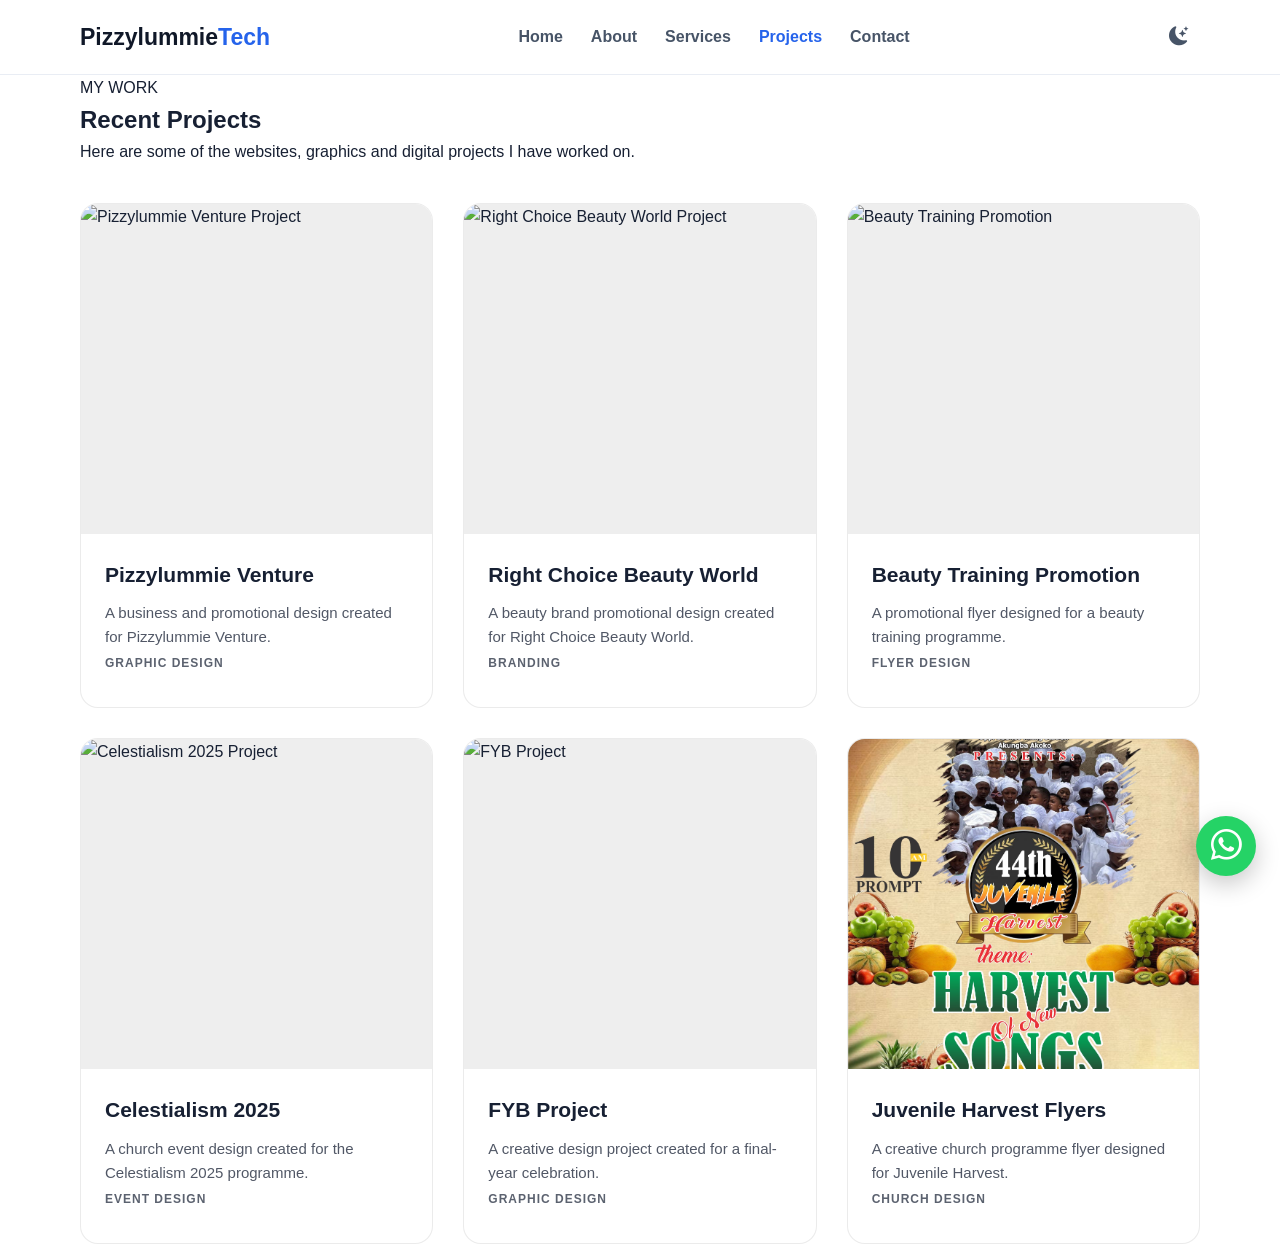
==== commit 0487872d: "Update projects.html" ====
--- a/projects.html
+++ b/projects.html
@@ -66,10 +66,11 @@
                     <article class="project-card">
 
                         <div class="project-image">
-                            <img
-                                src="images/projects/pizzylummie-venture.jpg"
-                                alt="Pizzylummie Venture Project"
-                            >
+                           <!-- PROJECT 1 -->
+                        <img
+                            src="Images/projects/pizzylummie-venture.jpg"
+                            alt="Pizzylummie Venture Project"
+                        >
 
                             <div class="project-overlay">
                                 <span>View Design</span>
@@ -94,10 +95,11 @@
                     <article class="project-card">
 
                         <div class="project-image">
-                            <img
-                                src="images/projects/right-choice-beauty-1.jpg"
-                                alt="Right Choice Beauty World Project"
-                            >
+                           <!-- PROJECT 2 -->
+                    <img
+                        src="Images/projects/right-choice-beauty-1.jpg"
+                        alt="Right Choice Beauty World Project"
+                    >
 
                             <div class="project-overlay">
                                 <span>View Design</span>
@@ -122,10 +124,11 @@
                     <article class="project-card">
 
                         <div class="project-image">
-                            <img
-                                src="images/projects/right-choice-beauty-2.jpg"
-                                alt="Beauty Training Promotion"
-                            >
+                            <!-- PROJECT 3 -->
+                        <img
+                            src="Images/projects/right-choice-beauty-2.jpg"
+                            alt="Beauty Training Promotion"
+                        >
 
                             <div class="project-overlay">
                                 <span>View Design</span>
@@ -178,10 +181,11 @@
                     <article class="project-card">
 
                         <div class="project-image">
-                            <img
-                                src="images/projects/fyb-project.jpg"
-                                alt="FYB Project"
-                            >
+                           <!-- PROJECT 5 -->
+                        <img
+                            src="Images/projects/fyb-project.jpg"
+                            alt="FYB Project"
+                        >
 
                             <div class="project-overlay">
                                 <span>View Design</span>
@@ -203,39 +207,32 @@
 
 
                     <!-- PROJECT 6 -->
-                    <article class="project-card">
-
-                        <div class="project-image">
-                            <img
-                                src="images/projects/juvenile-harvest.jpg"
-                                alt="Juvenile Harvest Project"
-                            >
-
-                            <div class="project-overlay">
-                                <span>View Design</span>
-                            </div>
-                        </div>
-
-                        <div class="project-content">
-                            <h2>Juvenile Harvest</h2>
-                            <p>
-                                A creative church programme design
-                                created for Juvenile Harvest.
-                            </p>
-                            <span class="project-category">
-                                Church Design
-                            </span>
-                        </div>
-
-                    </article>
-
-                </div>
-
-            </div>
-
-        </section>
-
-    </main>
+<article class="project-card">
+
+    <div class="project-image">
+        <img
+            src="Images/projects/JUVENILE%20HARVEST%20FLYERS.jpg"
+            alt="Juvenile Harvest Flyers"
+        >
+
+        <div class="project-overlay">
+            <span>View Design</span>
+        </div>
+    </div>
+
+    <div class="project-content">
+        <h2>Juvenile Harvest Flyers</h2>
+        <p>
+            A creative church programme flyer designed
+            for Juvenile Harvest.
+        </p>
+        <span class="project-category">
+            Church Design
+        </span>
+    </div>
+
+</article>
+    
 
 
     <!-- ================= LIGHTBOX ================= -->
